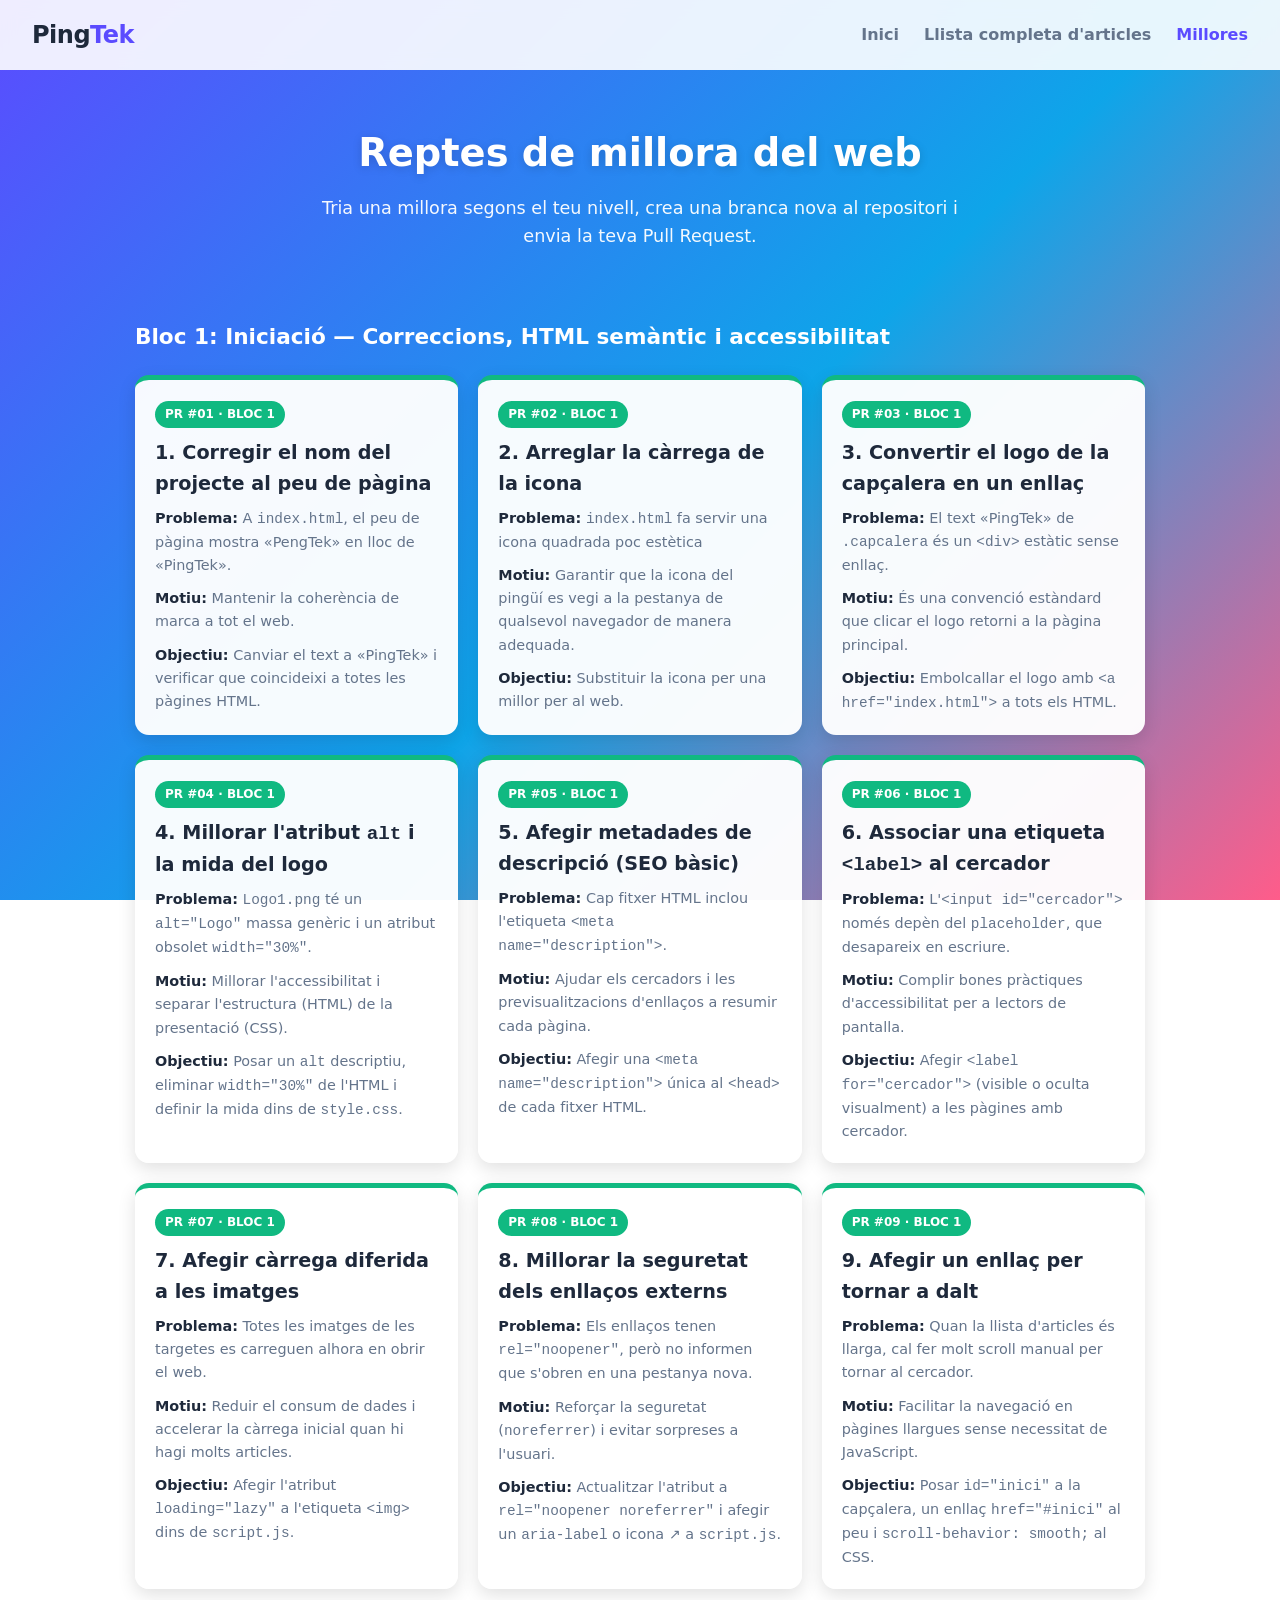
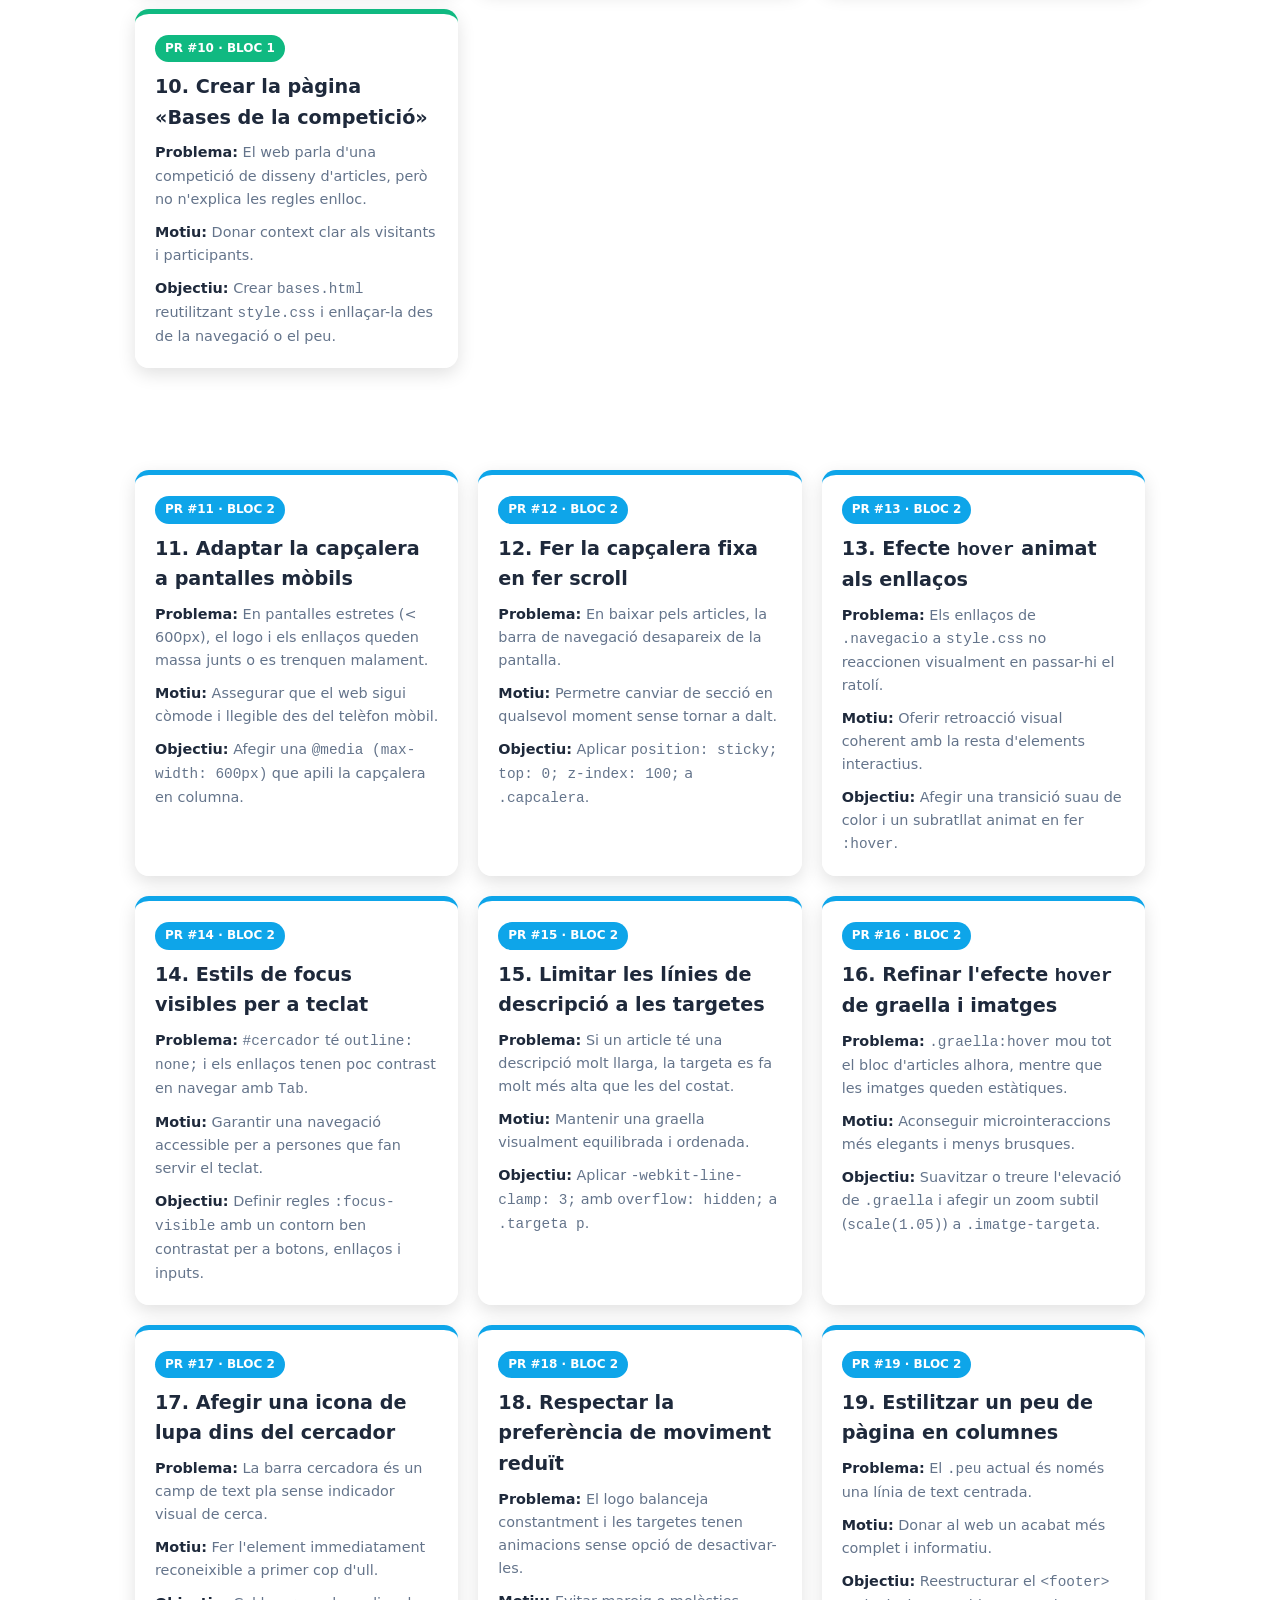
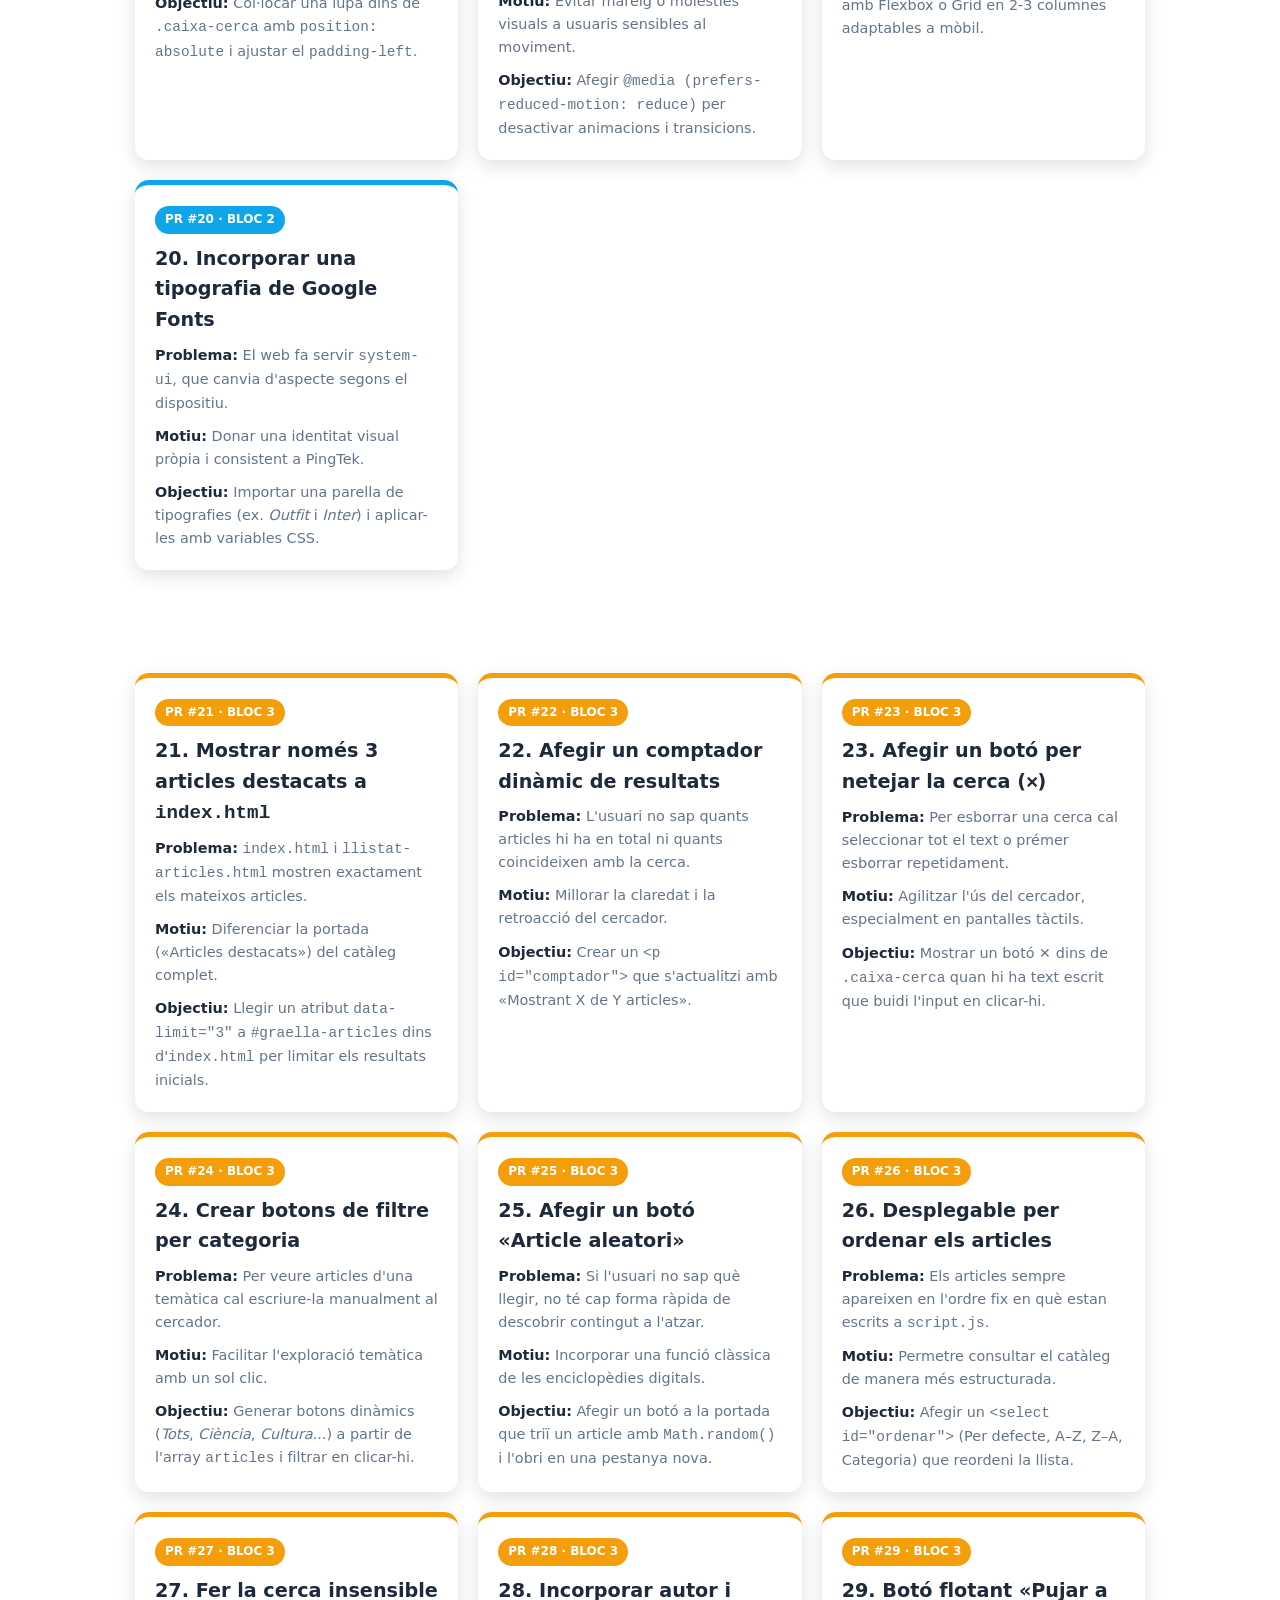
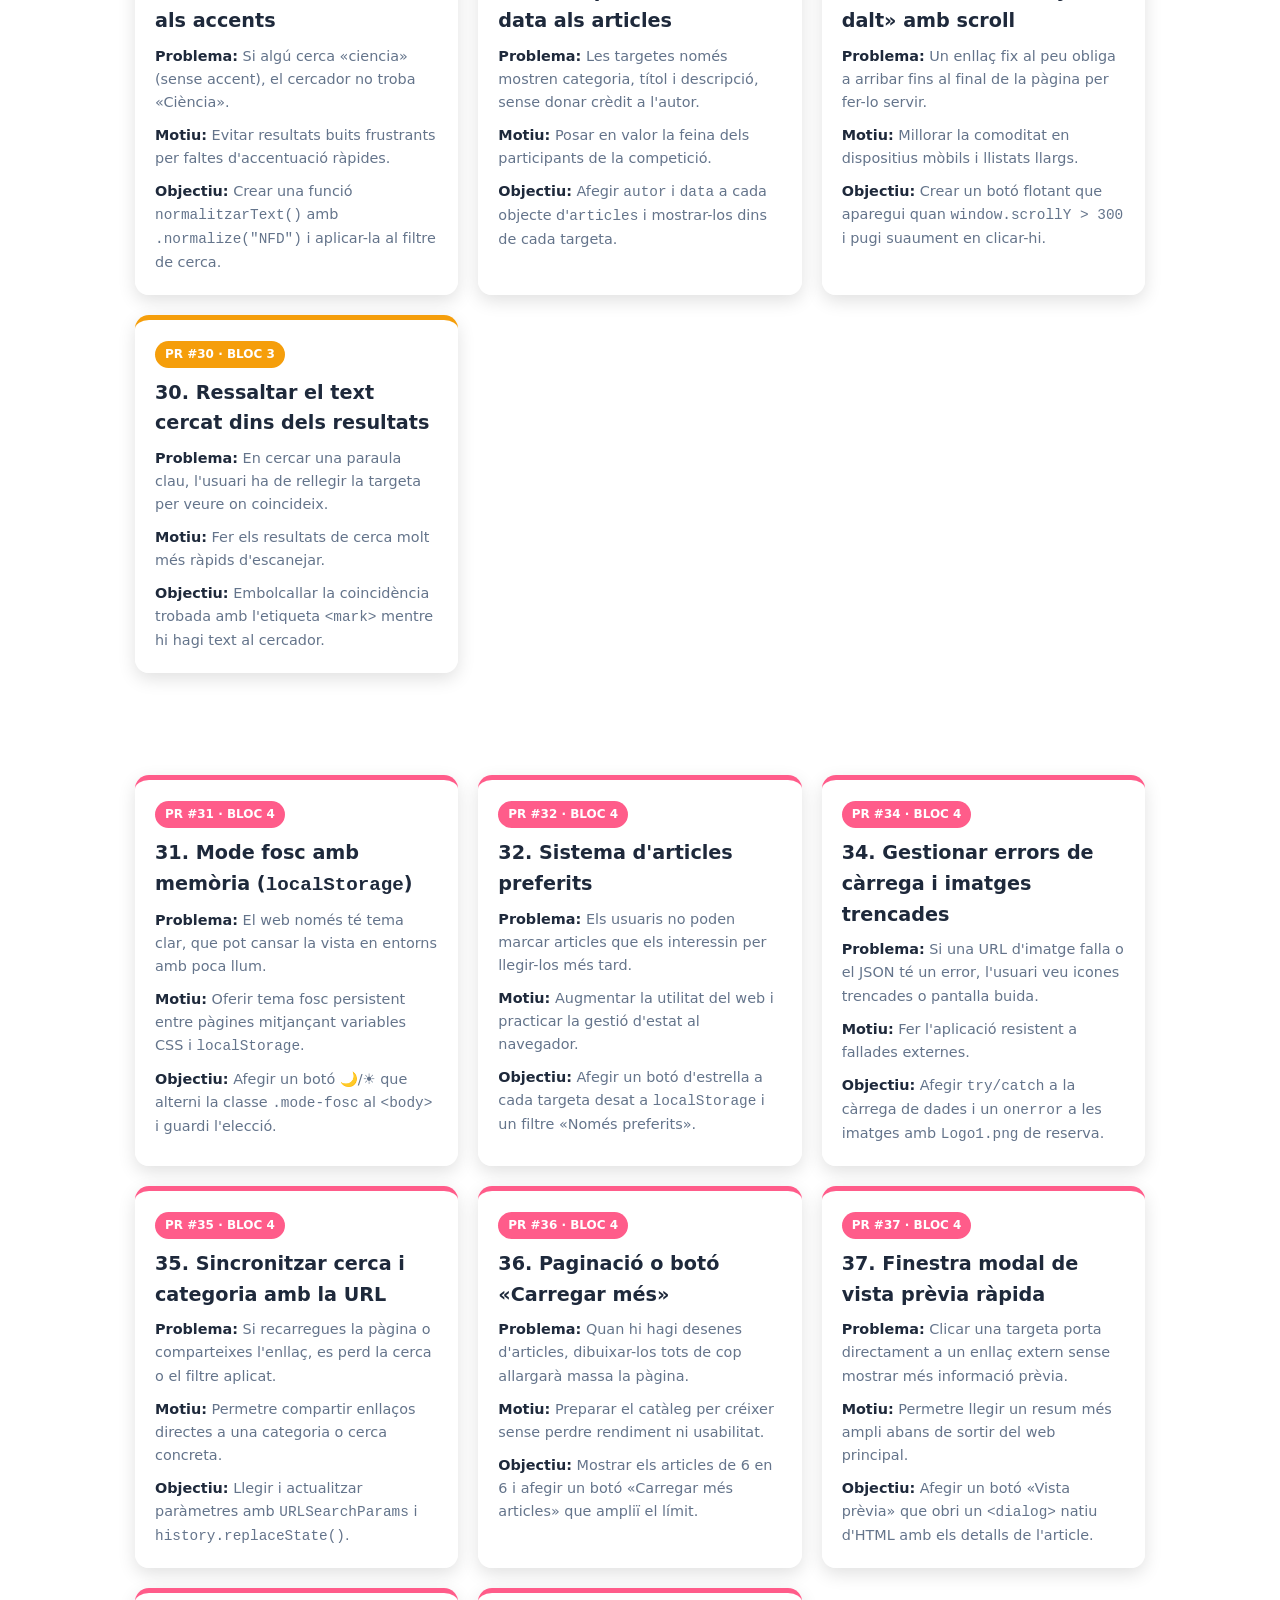
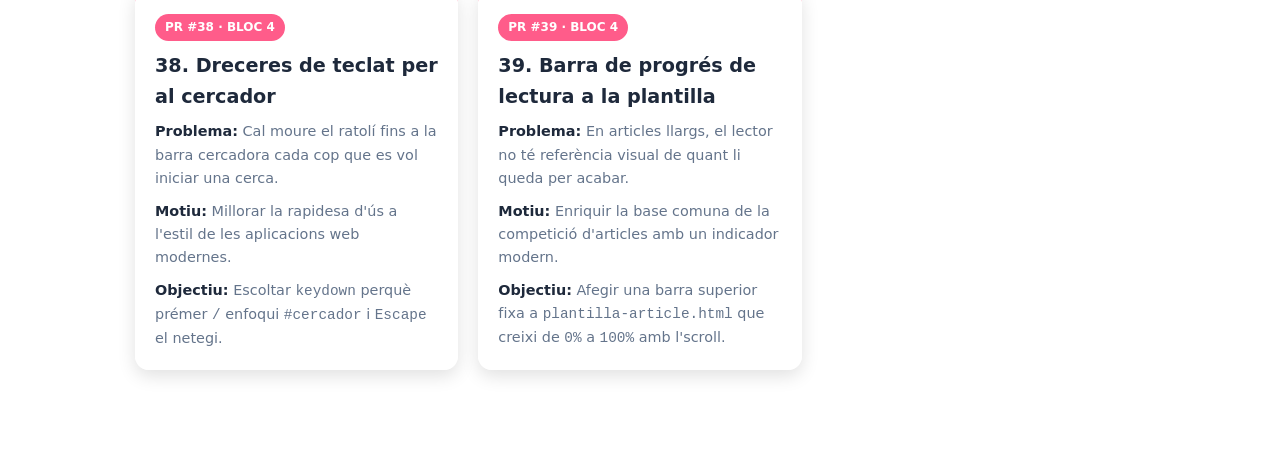
==== llistat_millores.html @ e4302592 "Add files via upload" ====
<!DOCTYPE html>
<html lang="ca">
<head>
  <meta charset="UTF-8">
  <meta name="viewport" content="width=device-width, initial-scale=1.0">
  <title>Llista de millores — PingTek</title>
  <link rel="stylesheet" href="style.css">
  <link rel="icon" href="Logo2.ico">
  <style>
    .titol-bloc { margin-top: 48px; }
    .titol-bloc:first-of-type { margin-top: 0; }
    .targeta p { margin-bottom: 10px; font-size: 0.9rem; }
    .targeta p:last-child { margin-bottom: 0; }
    .targeta strong { color: var(--text); }
  </style>
</head>
<body>

  <header class="capcalera">
    <div class="logo">Ping<span>Tek</span></div>
    <nav class="navegacio">
      <a href="index.html">Inici</a>
      <a href="llistat-articles.html">Llista completa d'articles</a>
      <a href="millores.html" class="actiu">Millores</a>
    </nav>
  </header>

  <section class="portada">
    <h1>Reptes de millora del web</h1>
    <p>Tria una millora segons el teu nivell, crea una branca nova al repositori i envia la teva Pull Request.</p>
  </section>

  <main class="contenidor">

    <h2 class="titol-seccio titol-bloc">Bloc 1: Iniciació — Correccions, HTML semàntic i accessibilitat</h2>
    <div class="graella">

      <article class="targeta" style="border-top-color: #10b981;">
        <div>
          <span class="etiqueta" style="background-color: #10b981;">PR #01 · Bloc 1</span>
          <h3>1. Corregir el nom del projecte al peu de pàgina</h3>
          <p><strong>Problema:</strong> A <code>index.html</code>, el peu de pàgina mostra «PengTek» en lloc de «PingTek».</p>
          <p><strong>Motiu:</strong> Mantenir la coherència de marca a tot el web.</p>
          <p><strong>Objectiu:</strong> Canviar el text a «PingTek» i verificar que coincideixi a totes les pàgines HTML.</p>
        </div>
      </article>

      <article class="targeta" style="border-top-color: #10b981;">
        <div>
          <span class="etiqueta" style="background-color: #10b981;">PR #02 · Bloc 1</span>
          <h3>2. Arreglar la càrrega de la icona</h3>
          <p><strong>Problema:</strong> <code>index.html</code> fa servir una icona quadrada poc estètica</p>
          <p><strong>Motiu:</strong> Garantir que la icona del pingüí es vegi a la pestanya de qualsevol navegador de manera adequada.</p>
          <p><strong>Objectiu:</strong> Substituir la icona per una millor per al web.</p>
        </div>
      </article>

      <article class="targeta" style="border-top-color: #10b981;">
        <div>
          <span class="etiqueta" style="background-color: #10b981;">PR #03 · Bloc 1</span>
          <h3>3. Convertir el logo de la capçalera en un enllaç</h3>
          <p><strong>Problema:</strong> El text «PingTek» de <code>.capcalera</code> és un <code>&lt;div&gt;</code> estàtic sense enllaç.</p>
          <p><strong>Motiu:</strong> És una convenció estàndard que clicar el logo retorni a la pàgina principal.</p>
          <p><strong>Objectiu:</strong> Embolcallar el logo amb <code>&lt;a href="index.html"&gt;</code> a tots els HTML.</p>
        </div>
      </article>

      <article class="targeta" style="border-top-color: #10b981;">
        <div>
          <span class="etiqueta" style="background-color: #10b981;">PR #04 · Bloc 1</span>
          <h3>4. Millorar l'atribut <code>alt</code> i la mida del logo</h3>
          <p><strong>Problema:</strong> <code>Logo1.png</code> té un <code>alt="Logo"</code> massa genèric i un atribut obsolet <code>width="30%"</code>.</p>
          <p><strong>Motiu:</strong> Millorar l'accessibilitat i separar l'estructura (HTML) de la presentació (CSS).</p>
          <p><strong>Objectiu:</strong> Posar un <code>alt</code> descriptiu, eliminar <code>width="30%"</code> de l'HTML i definir la mida dins de <code>style.css</code>.</p>
        </div>
      </article>

      <article class="targeta" style="border-top-color: #10b981;">
        <div>
          <span class="etiqueta" style="background-color: #10b981;">PR #05 · Bloc 1</span>
          <h3>5. Afegir metadades de descripció (SEO bàsic)</h3>
          <p><strong>Problema:</strong> Cap fitxer HTML inclou l'etiqueta <code>&lt;meta name="description"&gt;</code>.</p>
          <p><strong>Motiu:</strong> Ajudar els cercadors i les previsualitzacions d'enllaços a resumir cada pàgina.</p>
          <p><strong>Objectiu:</strong> Afegir una <code>&lt;meta name="description"&gt;</code> única al <code>&lt;head&gt;</code> de cada fitxer HTML.</p>
        </div>
      </article>

      <article class="targeta" style="border-top-color: #10b981;">
        <div>
          <span class="etiqueta" style="background-color: #10b981;">PR #06 · Bloc 1</span>
          <h3>6. Associar una etiqueta <code>&lt;label&gt;</code> al cercador</h3>
          <p><strong>Problema:</strong> L'<code>&lt;input id="cercador"&gt;</code> només depèn del <code>placeholder</code>, que desapareix en escriure.</p>
          <p><strong>Motiu:</strong> Complir bones pràctiques d'accessibilitat per a lectors de pantalla.</p>
          <p><strong>Objectiu:</strong> Afegir <code>&lt;label for="cercador"&gt;</code> (visible o oculta visualment) a les pàgines amb cercador.</p>
        </div>
      </article>

      <article class="targeta" style="border-top-color: #10b981;">
        <div>
          <span class="etiqueta" style="background-color: #10b981;">PR #07 · Bloc 1</span>
          <h3>7. Afegir càrrega diferida a les imatges</h3>
          <p><strong>Problema:</strong> Totes les imatges de les targetes es carreguen alhora en obrir el web.</p>
          <p><strong>Motiu:</strong> Reduir el consum de dades i accelerar la càrrega inicial quan hi hagi molts articles.</p>
          <p><strong>Objectiu:</strong> Afegir l'atribut <code>loading="lazy"</code> a l'etiqueta <code>&lt;img&gt;</code> dins de <code>script.js</code>.</p>
        </div>
      </article>

      <article class="targeta" style="border-top-color: #10b981;">
        <div>
          <span class="etiqueta" style="background-color: #10b981;">PR #08 · Bloc 1</span>
          <h3>8. Millorar la seguretat dels enllaços externs</h3>
          <p><strong>Problema:</strong> Els enllaços tenen <code>rel="noopener"</code>, però no informen que s'obren en una pestanya nova.</p>
          <p><strong>Motiu:</strong> Reforçar la seguretat (<code>noreferrer</code>) i evitar sorpreses a l'usuari.</p>
          <p><strong>Objectiu:</strong> Actualitzar l'atribut a <code>rel="noopener noreferrer"</code> i afegir un <code>aria-label</code> o icona <code>↗</code> a <code>script.js</code>.</p>
        </div>
      </article>

      <article class="targeta" style="border-top-color: #10b981;">
        <div>
          <span class="etiqueta" style="background-color: #10b981;">PR #09 · Bloc 1</span>
          <h3>9. Afegir un enllaç per tornar a dalt</h3>
          <p><strong>Problema:</strong> Quan la llista d'articles és llarga, cal fer molt scroll manual per tornar al cercador.</p>
          <p><strong>Motiu:</strong> Facilitar la navegació en pàgines llargues sense necessitat de JavaScript.</p>
          <p><strong>Objectiu:</strong> Posar <code>id="inici"</code> a la capçalera, un enllaç <code>href="#inici"</code> al peu i <code>scroll-behavior: smooth;</code> al CSS.</p>
        </div>
      </article>

      <article class="targeta" style="border-top-color: #10b981;">
        <div>
          <span class="etiqueta" style="background-color: #10b981;">PR #10 · Bloc 1</span>
          <h3>10. Crear la pàgina «Bases de la competició»</h3>
          <p><strong>Problema:</strong> El web parla d'una competició de disseny d'articles, però no n'explica les regles enlloc.</p>
          <p><strong>Motiu:</strong> Donar context clar als visitants i participants.</p>
          <p><strong>Objectiu:</strong> Crear <code>bases.html</code> reutilitzant <code>style.css</code> i enllaçar-la des de la navegació o el peu.</p>
        </div>
      </article>

    </div>

    <!-- BLOC 2 -->
    <h2 class="titol-seccio titol-bloc">Bloc 2: CSS i Disseny Responsiu — Poliment visual</h2>
    <div class="graella">

      <article class="targeta" style="border-top-color: #0ea5e9;">
        <div>
          <span class="etiqueta" style="background-color: #0ea5e9;">PR #11 · Bloc 2</span>
          <h3>11. Adaptar la capçalera a pantalles mòbils</h3>
          <p><strong>Problema:</strong> En pantalles estretes (&lt; 600px), el logo i els enllaços queden massa junts o es trenquen malament.</p>
          <p><strong>Motiu:</strong> Assegurar que el web sigui còmode i llegible des del telèfon mòbil.</p>
          <p><strong>Objectiu:</strong> Afegir una <code>@media (max-width: 600px)</code> que apili la capçalera en columna.</p>
        </div>
      </article>

      <article class="targeta" style="border-top-color: #0ea5e9;">
        <div>
          <span class="etiqueta" style="background-color: #0ea5e9;">PR #12 · Bloc 2</span>
          <h3>12. Fer la capçalera fixa en fer scroll</h3>
          <p><strong>Problema:</strong> En baixar pels articles, la barra de navegació desapareix de la pantalla.</p>
          <p><strong>Motiu:</strong> Permetre canviar de secció en qualsevol moment sense tornar a dalt.</p>
          <p><strong>Objectiu:</strong> Aplicar <code>position: sticky; top: 0; z-index: 100;</code> a <code>.capcalera</code>.</p>
        </div>
      </article>

      <article class="targeta" style="border-top-color: #0ea5e9;">
        <div>
          <span class="etiqueta" style="background-color: #0ea5e9;">PR #13 · Bloc 2</span>
          <h3>13. Efecte <code>hover</code> animat als enllaços</h3>
          <p><strong>Problema:</strong> Els enllaços de <code>.navegacio</code> a <code>style.css</code> no reaccionen visualment en passar-hi el ratolí.</p>
          <p><strong>Motiu:</strong> Oferir retroacció visual coherent amb la resta d'elements interactius.</p>
          <p><strong>Objectiu:</strong> Afegir una transició suau de color i un subratllat animat en fer <code>:hover</code>.</p>
        </div>
      </article>

      <article class="targeta" style="border-top-color: #0ea5e9;">
        <div>
          <span class="etiqueta" style="background-color: #0ea5e9;">PR #14 · Bloc 2</span>
          <h3>14. Estils de focus visibles per a teclat</h3>
          <p><strong>Problema:</strong> <code>#cercador</code> té <code>outline: none;</code> i els enllaços tenen poc contrast en navegar amb <code>Tab</code>.</p>
          <p><strong>Motiu:</strong> Garantir una navegació accessible per a persones que fan servir el teclat.</p>
          <p><strong>Objectiu:</strong> Definir regles <code>:focus-visible</code> amb un contorn ben contrastat per a botons, enllaços i inputs.</p>
        </div>
      </article>

      <article class="targeta" style="border-top-color: #0ea5e9;">
        <div>
          <span class="etiqueta" style="background-color: #0ea5e9;">PR #15 · Bloc 2</span>
          <h3>15. Limitar les línies de descripció a les targetes</h3>
          <p><strong>Problema:</strong> Si un article té una descripció molt llarga, la targeta es fa molt més alta que les del costat.</p>
          <p><strong>Motiu:</strong> Mantenir una graella visualment equilibrada i ordenada.</p>
          <p><strong>Objectiu:</strong> Aplicar <code>-webkit-line-clamp: 3;</code> amb <code>overflow: hidden;</code> a <code>.targeta p</code>.</p>
        </div>
      </article>

      <article class="targeta" style="border-top-color: #0ea5e9;">
        <div>
          <span class="etiqueta" style="background-color: #0ea5e9;">PR #16 · Bloc 2</span>
          <h3>16. Refinar l'efecte <code>hover</code> de graella i imatges</h3>
          <p><strong>Problema:</strong> <code>.graella:hover</code> mou tot el bloc d'articles alhora, mentre que les imatges queden estàtiques.</p>
          <p><strong>Motiu:</strong> Aconseguir microinteraccions més elegants i menys brusques.</p>
          <p><strong>Objectiu:</strong> Suavitzar o treure l'elevació de <code>.graella</code> i afegir un zoom subtil (<code>scale(1.05)</code>) a <code>.imatge-targeta</code>.</p>
        </div>
      </article>

      <article class="targeta" style="border-top-color: #0ea5e9;">
        <div>
          <span class="etiqueta" style="background-color: #0ea5e9;">PR #17 · Bloc 2</span>
          <h3>17. Afegir una icona de lupa dins del cercador</h3>
          <p><strong>Problema:</strong> La barra cercadora és un camp de text pla sense indicador visual de cerca.</p>
          <p><strong>Motiu:</strong> Fer l'element immediatament reconeixible a primer cop d'ull.</p>
          <p><strong>Objectiu:</strong> Col·locar una lupa dins de <code>.caixa-cerca</code> amb <code>position: absolute</code> i ajustar el <code>padding-left</code>.</p>
        </div>
      </article>

      <article class="targeta" style="border-top-color: #0ea5e9;">
        <div>
          <span class="etiqueta" style="background-color: #0ea5e9;">PR #18 · Bloc 2</span>
          <h3>18. Respectar la preferència de moviment reduït</h3>
          <p><strong>Problema:</strong> El logo balanceja constantment i les targetes tenen animacions sense opció de desactivar-les.</p>
          <p><strong>Motiu:</strong> Evitar mareig o molèsties visuals a usuaris sensibles al moviment.</p>
          <p><strong>Objectiu:</strong> Afegir <code>@media (prefers-reduced-motion: reduce)</code> per desactivar animacions i transicions.</p>
        </div>
      </article>

      <article class="targeta" style="border-top-color: #0ea5e9;">
        <div>
          <span class="etiqueta" style="background-color: #0ea5e9;">PR #19 · Bloc 2</span>
          <h3>19. Estilitzar un peu de pàgina en columnes</h3>
          <p><strong>Problema:</strong> El <code>.peu</code> actual és només una línia de text centrada.</p>
          <p><strong>Motiu:</strong> Donar al web un acabat més complet i informatiu.</p>
          <p><strong>Objectiu:</strong> Reestructurar el <code>&lt;footer&gt;</code> amb Flexbox o Grid en 2-3 columnes adaptables a mòbil.</p>
        </div>
      </article>

      <article class="targeta" style="border-top-color: #0ea5e9;">
        <div>
          <span class="etiqueta" style="background-color: #0ea5e9;">PR #20 · Bloc 2</span>
          <h3>20. Incorporar una tipografia de Google Fonts</h3>
          <p><strong>Problema:</strong> El web fa servir <code>system-ui</code>, que canvia d'aspecte segons el dispositiu.</p>
          <p><strong>Motiu:</strong> Donar una identitat visual pròpia i consistent a PingTek.</p>
          <p><strong>Objectiu:</strong> Importar una parella de tipografies (ex. <em>Outfit</em> i <em>Inter</em>) i aplicar-les amb variables CSS.</p>
        </div>
      </article>

    </div>

    <!-- BLOC 3 -->
    <h2 class="titol-seccio titol-bloc">Bloc 3: JavaScript Bàsic i Intermedi — Interactivitat</h2>
    <div class="graella">

      <article class="targeta" style="border-top-color: #f59e0b;">
        <div>
          <span class="etiqueta" style="background-color: #f59e0b;">PR #21 · Bloc 3</span>
          <h3>21. Mostrar només 3 articles destacats a <code>index.html</code></h3>
          <p><strong>Problema:</strong> <code>index.html</code> i <code>llistat-articles.html</code> mostren exactament els mateixos articles.</p>
          <p><strong>Motiu:</strong> Diferenciar la portada («Articles destacats») del catàleg complet.</p>
          <p><strong>Objectiu:</strong> Llegir un atribut <code>data-limit="3"</code> a <code>#graella-articles</code> dins d'<code>index.html</code> per limitar els resultats inicials.</p>
        </div>
      </article>

      <article class="targeta" style="border-top-color: #f59e0b;">
        <div>
          <span class="etiqueta" style="background-color: #f59e0b;">PR #22 · Bloc 3</span>
          <h3>22. Afegir un comptador dinàmic de resultats</h3>
          <p><strong>Problema:</strong> L'usuari no sap quants articles hi ha en total ni quants coincideixen amb la cerca.</p>
          <p><strong>Motiu:</strong> Millorar la claredat i la retroacció del cercador.</p>
          <p><strong>Objectiu:</strong> Crear un <code>&lt;p id="comptador"&gt;</code> que s'actualitzi amb «Mostrant X de Y articles».</p>
        </div>
      </article>

      <article class="targeta" style="border-top-color: #f59e0b;">
        <div>
          <span class="etiqueta" style="background-color: #f59e0b;">PR #23 · Bloc 3</span>
          <h3>23. Afegir un botó per netejar la cerca (<code>✕</code>)</h3>
          <p><strong>Problema:</strong> Per esborrar una cerca cal seleccionar tot el text o prémer esborrar repetidament.</p>
          <p><strong>Motiu:</strong> Agilitzar l'ús del cercador, especialment en pantalles tàctils.</p>
          <p><strong>Objectiu:</strong> Mostrar un botó <code>✕</code> dins de <code>.caixa-cerca</code> quan hi ha text escrit que buidi l'input en clicar-hi.</p>
        </div>
      </article>

      <article class="targeta" style="border-top-color: #f59e0b;">
        <div>
          <span class="etiqueta" style="background-color: #f59e0b;">PR #24 · Bloc 3</span>
          <h3>24. Crear botons de filtre per categoria</h3>
          <p><strong>Problema:</strong> Per veure articles d'una temàtica cal escriure-la manualment al cercador.</p>
          <p><strong>Motiu:</strong> Facilitar l'exploració temàtica amb un sol clic.</p>
          <p><strong>Objectiu:</strong> Generar botons dinàmics (<em>Tots</em>, <em>Ciència</em>, <em>Cultura</em>...) a partir de l'array <code>articles</code> i filtrar en clicar-hi.</p>
        </div>
      </article>

      <article class="targeta" style="border-top-color: #f59e0b;">
        <div>
          <span class="etiqueta" style="background-color: #f59e0b;">PR #25 · Bloc 3</span>
          <h3>25. Afegir un botó «Article aleatori»</h3>
          <p><strong>Problema:</strong> Si l'usuari no sap què llegir, no té cap forma ràpida de descobrir contingut a l'atzar.</p>
          <p><strong>Motiu:</strong> Incorporar una funció clàssica de les enciclopèdies digitals.</p>
          <p><strong>Objectiu:</strong> Afegir un botó a la portada que triï un article amb <code>Math.random()</code> i l'obri en una pestanya nova.</p>
        </div>
      </article>

      <article class="targeta" style="border-top-color: #f59e0b;">
        <div>
          <span class="etiqueta" style="background-color: #f59e0b;">PR #26 · Bloc 3</span>
          <h3>26. Desplegable per ordenar els articles</h3>
          <p><strong>Problema:</strong> Els articles sempre apareixen en l'ordre fix en què estan escrits a <code>script.js</code>.</p>
          <p><strong>Motiu:</strong> Permetre consultar el catàleg de manera més estructurada.</p>
          <p><strong>Objectiu:</strong> Afegir un <code>&lt;select id="ordenar"&gt;</code> (Per defecte, A–Z, Z–A, Categoria) que reordeni la llista.</p>
        </div>
      </article>

      <article class="targeta" style="border-top-color: #f59e0b;">
        <div>
          <span class="etiqueta" style="background-color: #f59e0b;">PR #27 · Bloc 3</span>
          <h3>27. Fer la cerca insensible als accents</h3>
          <p><strong>Problema:</strong> Si algú cerca «ciencia» (sense accent), el cercador no troba «Ciència».</p>
          <p><strong>Motiu:</strong> Evitar resultats buits frustrants per faltes d'accentuació ràpides.</p>
          <p><strong>Objectiu:</strong> Crear una funció <code>normalitzarText()</code> amb <code>.normalize("NFD")</code> i aplicar-la al filtre de cerca.</p>
        </div>
      </article>

      <article class="targeta" style="border-top-color: #f59e0b;">
        <div>
          <span class="etiqueta" style="background-color: #f59e0b;">PR #28 · Bloc 3</span>
          <h3>28. Incorporar autor i data als articles</h3>
          <p><strong>Problema:</strong> Les targetes només mostren categoria, títol i descripció, sense donar crèdit a l'autor.</p>
          <p><strong>Motiu:</strong> Posar en valor la feina dels participants de la competició.</p>
          <p><strong>Objectiu:</strong> Afegir <code>autor</code> i <code>data</code> a cada objecte d'<code>articles</code> i mostrar-los dins de cada targeta.</p>
        </div>
      </article>

      <article class="targeta" style="border-top-color: #f59e0b;">
        <div>
          <span class="etiqueta" style="background-color: #f59e0b;">PR #29 · Bloc 3</span>
          <h3>29. Botó flotant «Pujar a dalt» amb scroll</h3>
          <p><strong>Problema:</strong> Un enllaç fix al peu obliga a arribar fins al final de la pàgina per fer-lo servir.</p>
          <p><strong>Motiu:</strong> Millorar la comoditat en dispositius mòbils i llistats llargs.</p>
          <p><strong>Objectiu:</strong> Crear un botó flotant que aparegui quan <code>window.scrollY &gt; 300</code> i pugi suaument en clicar-hi.</p>
        </div>
      </article>

      <article class="targeta" style="border-top-color: #f59e0b;">
        <div>
          <span class="etiqueta" style="background-color: #f59e0b;">PR #30 · Bloc 3</span>
          <h3>30. Ressaltar el text cercat dins dels resultats</h3>
          <p><strong>Problema:</strong> En cercar una paraula clau, l'usuari ha de rellegir la targeta per veure on coincideix.</p>
          <p><strong>Motiu:</strong> Fer els resultats de cerca molt més ràpids d'escanejar.</p>
          <p><strong>Objectiu:</strong> Embolcallar la coincidència trobada amb l'etiqueta <code>&lt;mark&gt;</code> mentre hi hagi text al cercador.</p>
        </div>
      </article>

    </div>

    <!-- BLOC 4 -->
    <h2 class="titol-seccio titol-bloc">Bloc 4: JavaScript Avançat i Arquitectura</h2>
    <div class="graella">

      <article class="targeta" style="border-top-color: #ff5c8a;">
        <div>
          <span class="etiqueta" style="background-color: #ff5c8a;">PR #31 · Bloc 4</span>
          <h3>31. Mode fosc amb memòria (<code>localStorage</code>)</h3>
          <p><strong>Problema:</strong> El web només té tema clar, que pot cansar la vista en entorns amb poca llum.</p>
          <p><strong>Motiu:</strong> Oferir tema fosc persistent entre pàgines mitjançant variables CSS i <code>localStorage</code>.</p>
          <p><strong>Objectiu:</strong> Afegir un botó 🌙/☀️ que alterni la classe <code>.mode-fosc</code> al <code>&lt;body&gt;</code> i guardi l'elecció.</p>
        </div>
      </article>

      <article class="targeta" style="border-top-color: #ff5c8a;">
        <div>
          <span class="etiqueta" style="background-color: #ff5c8a;">PR #32 · Bloc 4</span>
          <h3>32. Sistema d'articles preferits</h3>
          <p><strong>Problema:</strong> Els usuaris no poden marcar articles que els interessin per llegir-los més tard.</p>
          <p><strong>Motiu:</strong> Augmentar la utilitat del web i practicar la gestió d'estat al navegador.</p>
          <p><strong>Objectiu:</strong> Afegir un botó d'estrella a cada targeta desat a <code>localStorage</code> i un filtre «Només preferits».</p>
        </div>
      </article>

      <article class="targeta" style="border-top-color: #ff5c8a;">
        <div>
          <span class="etiqueta" style="background-color: #ff5c8a;">PR #34 · Bloc 4</span>
          <h3>34. Gestionar errors de càrrega i imatges trencades</h3>
          <p><strong>Problema:</strong> Si una URL d'imatge falla o el JSON té un error, l'usuari veu icones trencades o pantalla buida.</p>
          <p><strong>Motiu:</strong> Fer l'aplicació resistent a fallades externes.</p>
          <p><strong>Objectiu:</strong> Afegir <code>try/catch</code> a la càrrega de dades i un <code>onerror</code> a les imatges amb <code>Logo1.png</code> de reserva.</p>
        </div>
      </article>

      <article class="targeta" style="border-top-color: #ff5c8a;">
        <div>
          <span class="etiqueta" style="background-color: #ff5c8a;">PR #35 · Bloc 4</span>
          <h3>35. Sincronitzar cerca i categoria amb la URL</h3>
          <p><strong>Problema:</strong> Si recarregues la pàgina o comparteixes l'enllaç, es perd la cerca o el filtre aplicat.</p>
          <p><strong>Motiu:</strong> Permetre compartir enllaços directes a una categoria o cerca concreta.</p>
          <p><strong>Objectiu:</strong> Llegir i actualitzar paràmetres amb <code>URLSearchParams</code> i <code>history.replaceState()</code>.</p>
        </div>
      </article>

      <article class="targeta" style="border-top-color: #ff5c8a;">
        <div>
          <span class="etiqueta" style="background-color: #ff5c8a;">PR #36 · Bloc 4</span>
          <h3>36. Paginació o botó «Carregar més»</h3>
          <p><strong>Problema:</strong> Quan hi hagi desenes d'articles, dibuixar-los tots de cop allargarà massa la pàgina.</p>
          <p><strong>Motiu:</strong> Preparar el catàleg per créixer sense perdre rendiment ni usabilitat.</p>
          <p><strong>Objectiu:</strong> Mostrar els articles de 6 en 6 i afegir un botó «Carregar més articles» que ampliï el límit.</p>
        </div>
      </article>

      <article class="targeta" style="border-top-color: #ff5c8a;">
        <div>
          <span class="etiqueta" style="background-color: #ff5c8a;">PR #37 · Bloc 4</span>
          <h3>37. Finestra modal de vista prèvia ràpida</h3>
          <p><strong>Problema:</strong> Clicar una targeta porta directament a un enllaç extern sense mostrar més informació prèvia.</p>
          <p><strong>Motiu:</strong> Permetre llegir un resum més ampli abans de sortir del web principal.</p>
          <p><strong>Objectiu:</strong> Afegir un botó «Vista prèvia» que obri un <code>&lt;dialog&gt;</code> natiu d'HTML amb els detalls de l'article.</p>
        </div>
      </article>

      <article class="targeta" style="border-top-color: #ff5c8a;">
        <div>
          <span class="etiqueta" style="background-color: #ff5c8a;">PR #38 · Bloc 4</span>
          <h3>38. Dreceres de teclat per al cercador</h3>
          <p><strong>Problema:</strong> Cal moure el ratolí fins a la barra cercadora cada cop que es vol iniciar una cerca.</p>
          <p><strong>Motiu:</strong> Millorar la rapidesa d'ús a l'estil de les aplicacions web modernes.</p>
          <p><strong>Objectiu:</strong> Escoltar <code>keydown</code> perquè prémer <code>/</code> enfoqui <code>#cercador</code> i <code>Escape</code> el netegi.</p>
        </div>
      </article>

      <article class="targeta" style="border-top-color: #ff5c8a;">
        <div>
          <span class="etiqueta" style="background-color: #ff5c8a;">PR #39 · Bloc 4</span>
          <h3>39. Barra de progrés de lectura a la plantilla</h3>
          <p><strong>Problema:</strong> En articles llargs, el lector no té referència visual de quant li queda per acabar.</p>
          <p><strong>Motiu:</strong> Enriquir la base comuna de la competició d'articles amb un indicador modern.</p>
          <p><strong>Objectiu:</strong> Afegir una barra superior fixa a <code>plantilla-article.html</code> que creixi de <code>0%</code> a <code>100%</code> amb l'scroll.</p>
        </div>
      </article>

    </div>

  </main>

  <footer class="peu">
    <p>PingTek · Projecte d'aprenentatge web</p>
  </footer>

</body>
</html>
---- style.css ----
:root {
  --blanc: #ffffff;
  --text: #1e293b;
  --text-suau: #64748b;
  --primari: #5b4bff;
  --vora: #e2e8f0;
}

* { box-sizing: border-box; margin: 0; padding: 0; }

body {
  font-family: system-ui, -apple-system, sans-serif;
  background: linear-gradient(135deg, #5b4bff 0%, #0ea5e9 55%, #ff5c8a 100%);
  background-attachment: fixed;
  min-height: 100vh;
  color: var(--text);
  line-height: 1.6;
}

.capcalera {
  background-color: rgba(255, 255, 255, 0.9);
  backdrop-filter: blur(8px);
  padding: 16px 32px;
  display: flex;
  justify-content: space-between;
  align-items: center;
}

.logo { font-size: 1.5rem; font-weight: 800; letter-spacing: -0.5px; }
.logo span { color: var(--primari); }

.navegacio a {
  text-decoration: none;
  color: var(--text-suau);
  font-weight: 600;
  margin-left: 20px;
}

.navegacio a.actiu { color: var(--primari); }

.portada {
  text-align: center;
  padding: 52px 20px 44px;
  max-width: 720px;
  margin: 0 auto;
  color: var(--blanc);
}

.portada img {
  border-radius: 40%;
  border: 4px solid var(--blanc);
  box-shadow: 0 10px 25px rgba(0, 0, 0, 0.2);
  margin-bottom: 16px;
  animation: balanceig 3.5s ease-in-out infinite alternate;
}

.portada h1 {
  font-size: 2.4rem;
  margin-bottom: 10px;
  text-shadow: 0 2px 10px rgba(0, 0, 0, 0.15);
}

.portada p { margin-bottom: 26px; font-size: 1.1rem; opacity: 0.95; }

#cercador {
  width: 100%;
  max-width: 520px;
  padding: 14px 22px;
  font-size: 1rem;
  border: 2px solid transparent;
  border-radius: 999px;
  outline: none;
  box-shadow: 0 8px 20px rgba(0, 0, 0, 0.15);
}

#cercador:focus { border-color: var(--primari); }

.contenidor { max-width: 1050px; margin: 0 auto 60px; padding: 0 20px; }
.titol-seccio { font-size: 1.35rem; margin-bottom: 20px; color: var(--blanc); }

.graella {
  display: grid;
  grid-template-columns: repeat(auto-fit, minmax(260px, 1fr));
  gap: 20px;
  transition: transform 0.3s ease;
}

.graella:hover { transform: translateY(-4px) scale(1.01); }

.targeta {
  background-color: rgba(255, 255, 255, 0.96);
  border-top: 5px solid var(--primari);
  border-radius: 14px;
  padding: 20px;
  display: flex;
  flex-direction: column;
  justify-content: space-between;
  box-shadow: 0 6px 18px rgba(0, 0, 0, 0.12);
  opacity: 0;
  animation: apareixer 0.5s ease forwards;
  transition: transform 0.25s ease, box-shadow 0.25s ease;
}

.targeta:hover {
  transform: translateY(-6px) scale(1.03);
  box-shadow: 0 14px 28px rgba(0, 0, 0, 0.22);
}

.imatge-targeta {
  width: 100%;
  height: 155px;
  object-fit: cover;
  border-radius: 10px;
  margin-bottom: 14px;
}

.etiqueta {
  display: inline-block;
  font-size: 0.75rem;
  font-weight: 700;
  text-transform: uppercase;
  padding: 4px 10px;
  border-radius: 999px;
  margin-bottom: 10px;
  color: var(--blanc);
}

.targeta h3 { font-size: 1.2rem; margin-bottom: 8px; }
.targeta p { font-size: 0.95rem; color: var(--text-suau); margin-bottom: 18px; }
.boto-llegir { text-decoration: none; color: var(--primari); font-weight: 700; font-size: 0.9rem; }
.missatge-buit { text-align: center; color: var(--blanc); padding: 40px 0; }
.amagat { display: none; }

.peu {
  text-align: center;
  padding: 24px;
  color: var(--blanc);
  font-size: 0.9rem;
  border-top: 1px solid rgba(255, 255, 255, 0.25);
}

/* Animacions */
@keyframes balanceig { from { transform: rotate(-6deg); } to { transform: rotate(6deg); } }
@keyframes apareixer { from { opacity: 0; translate: 0 24px; } to { opacity: 1; translate: 0 0; } }

.accions-plantilla { display: flex; flex-wrap: wrap; align-items: center; gap: 14px; }
.boto-descarrega { text-decoration: none; background: var(--primari); color: var(--blanc); padding: 6px 14px; border-radius: 999px; font-size: 0.85rem; font-weight: 600; }
.boto-descarrega:hover { opacity: 0.85; }
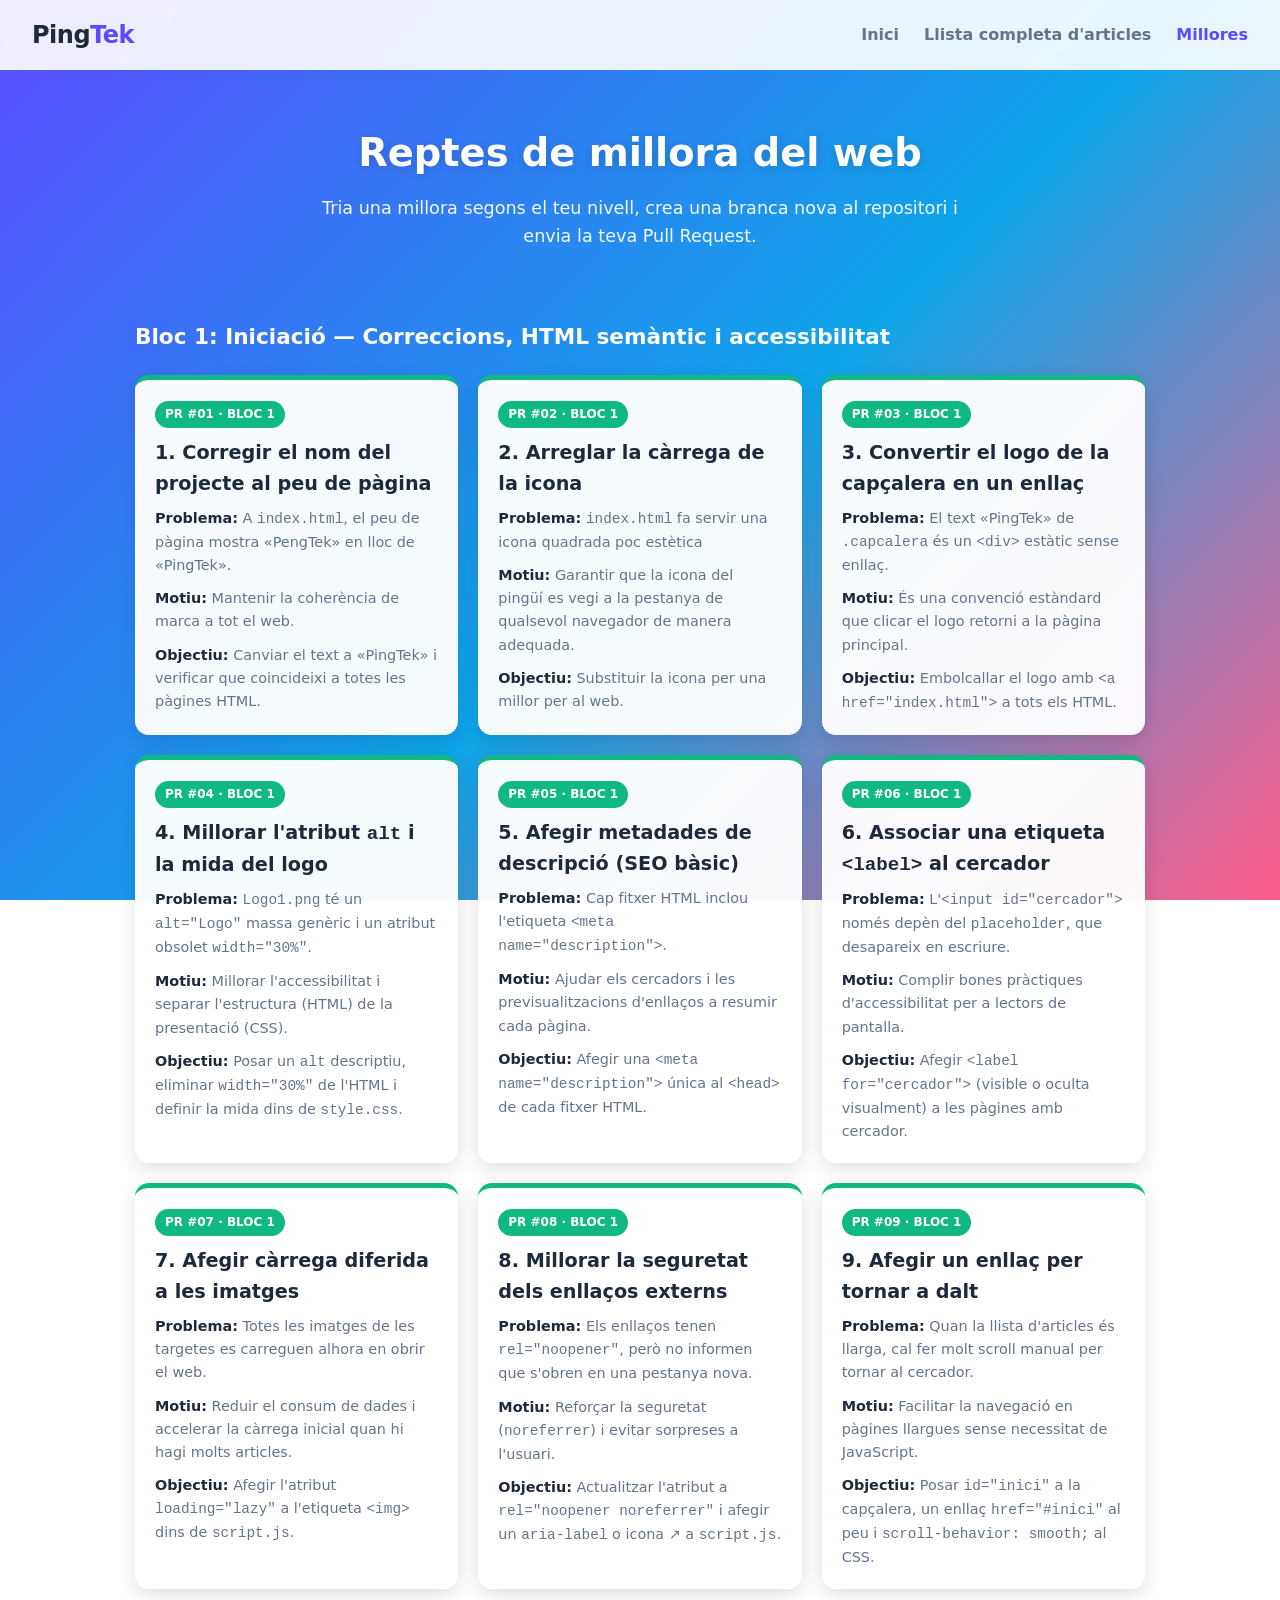
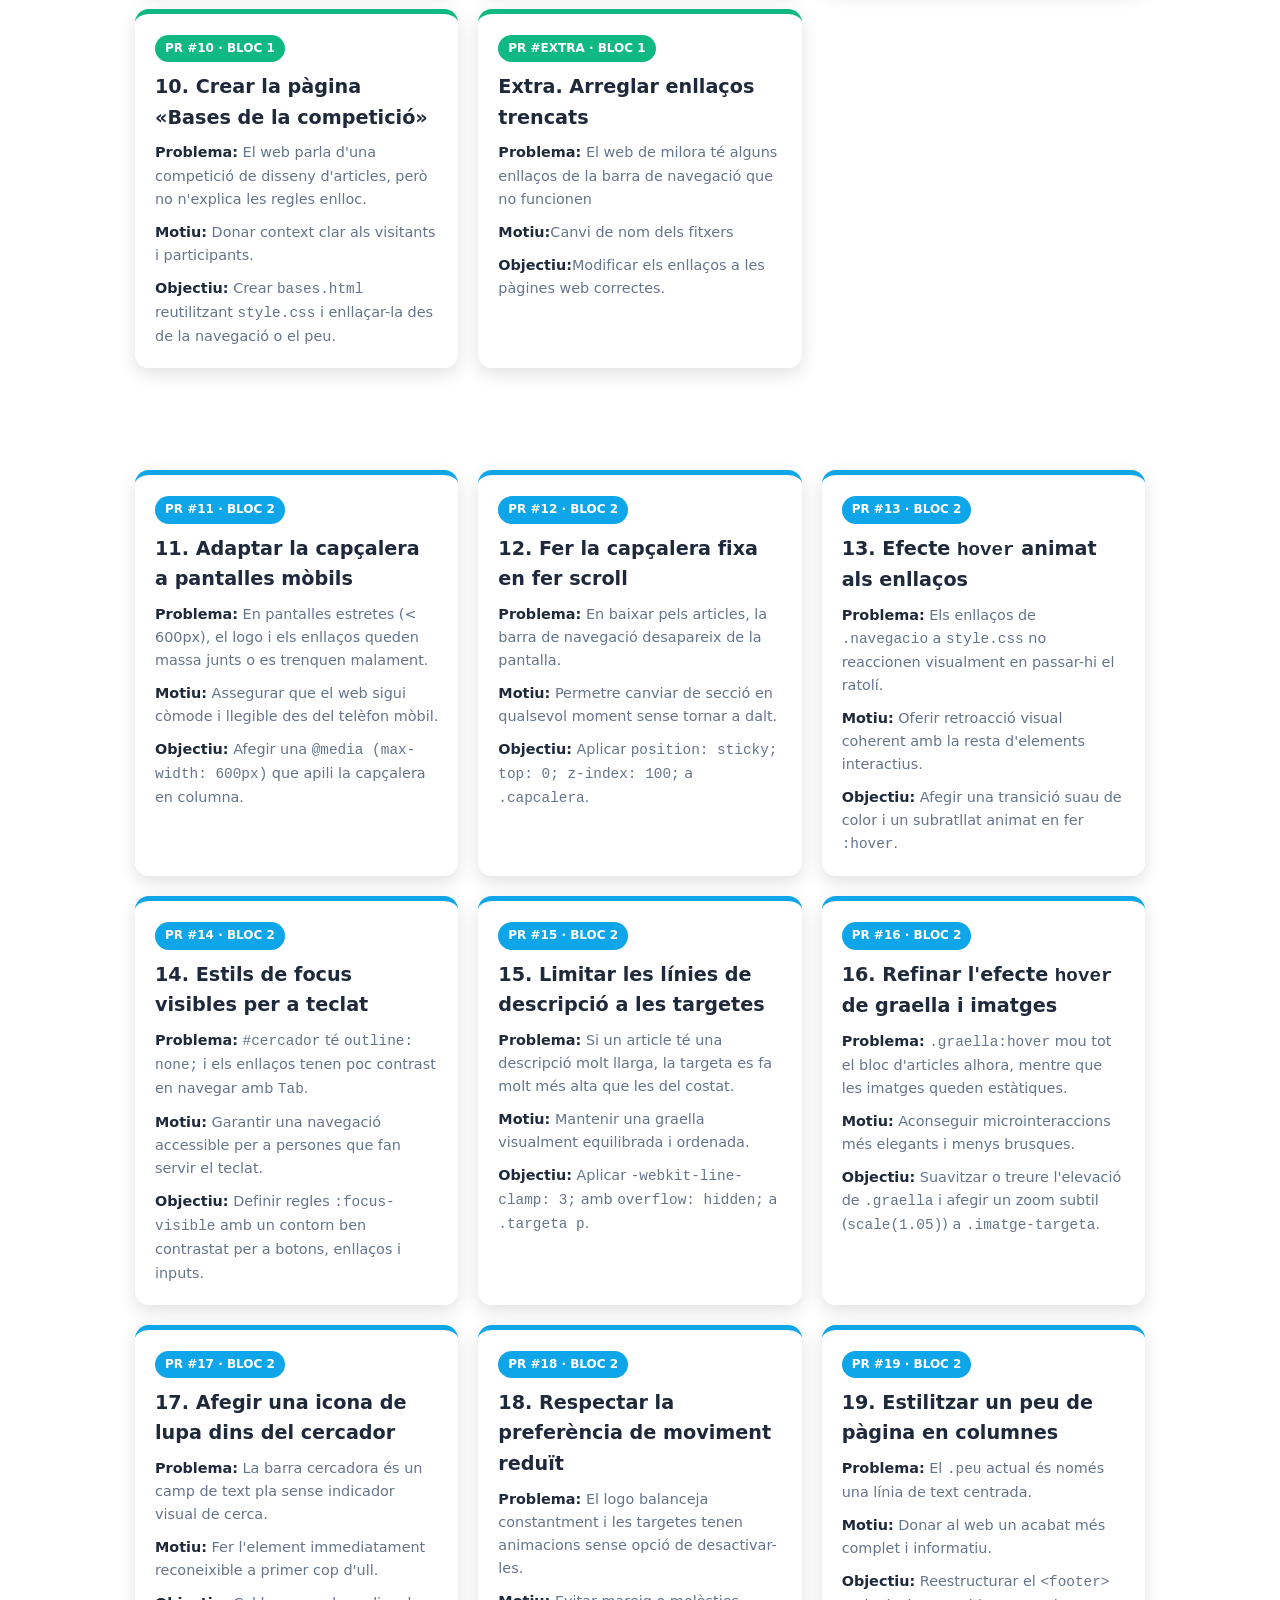
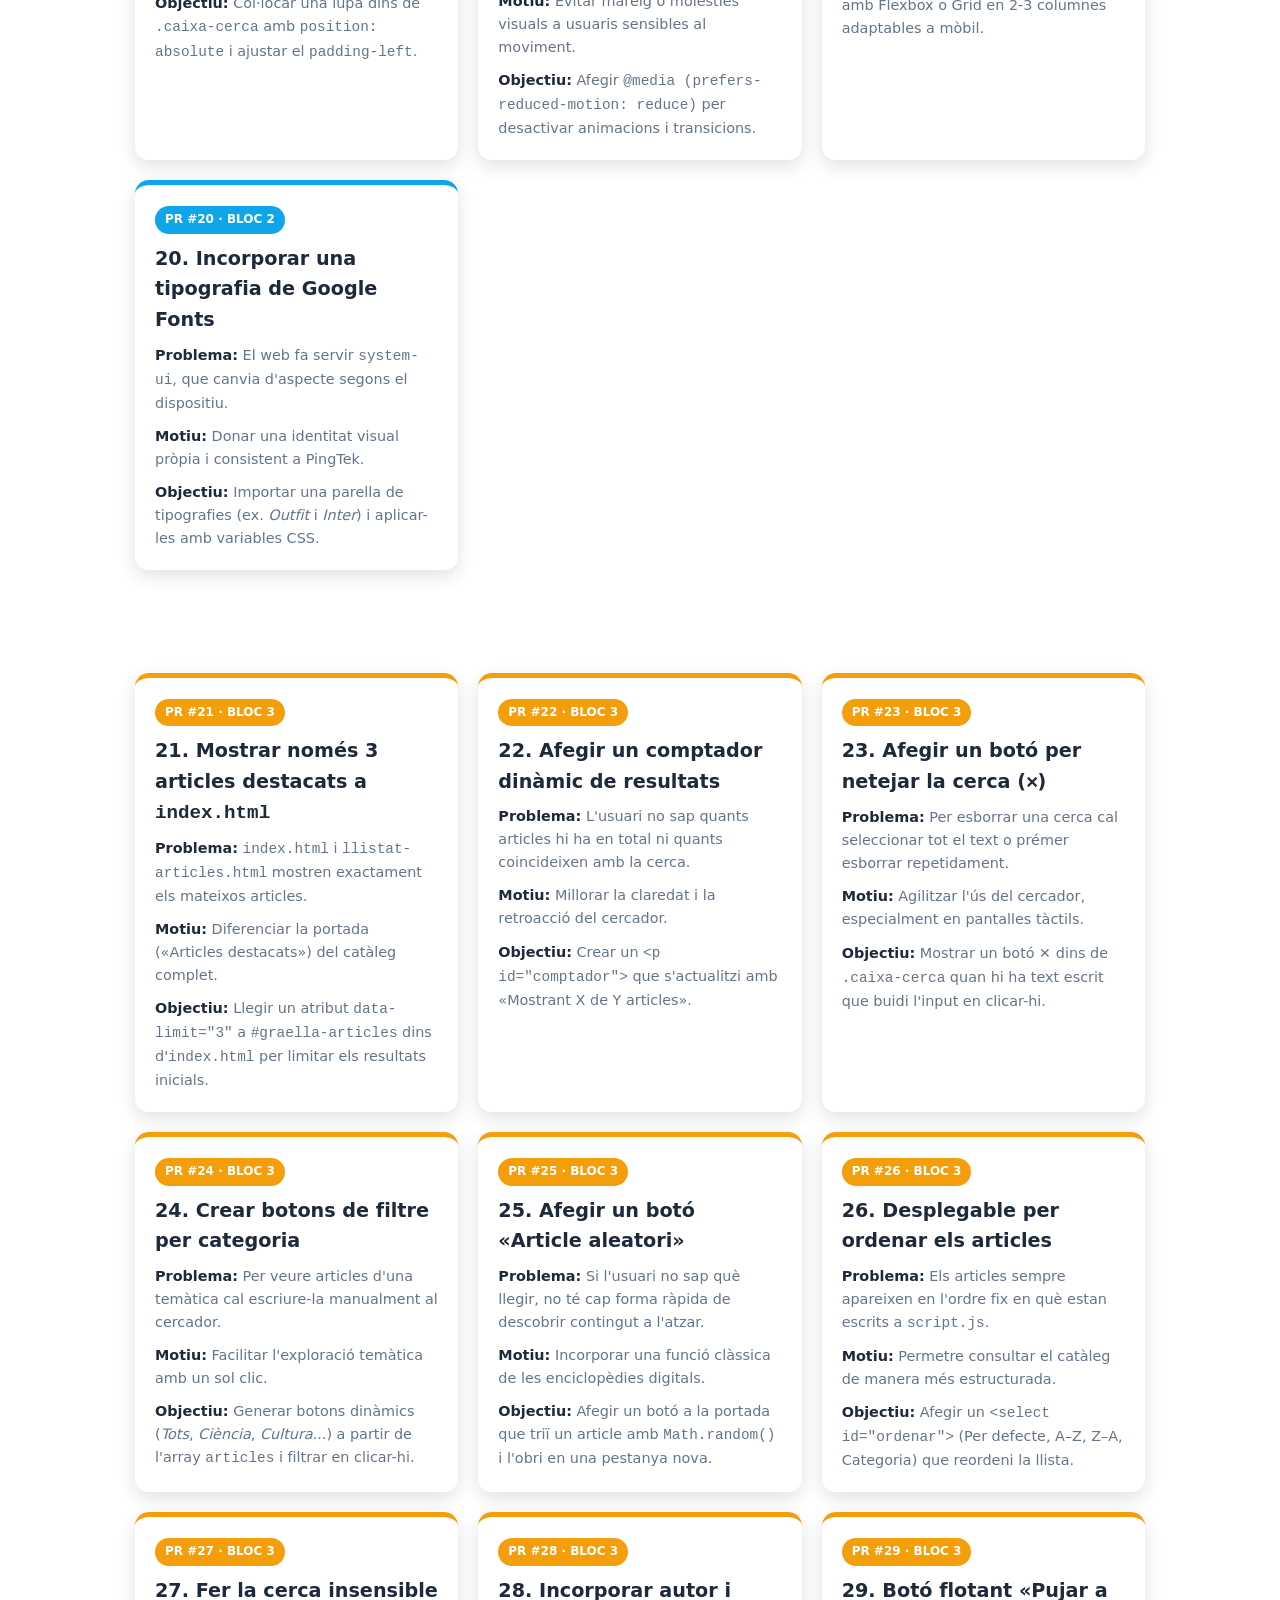
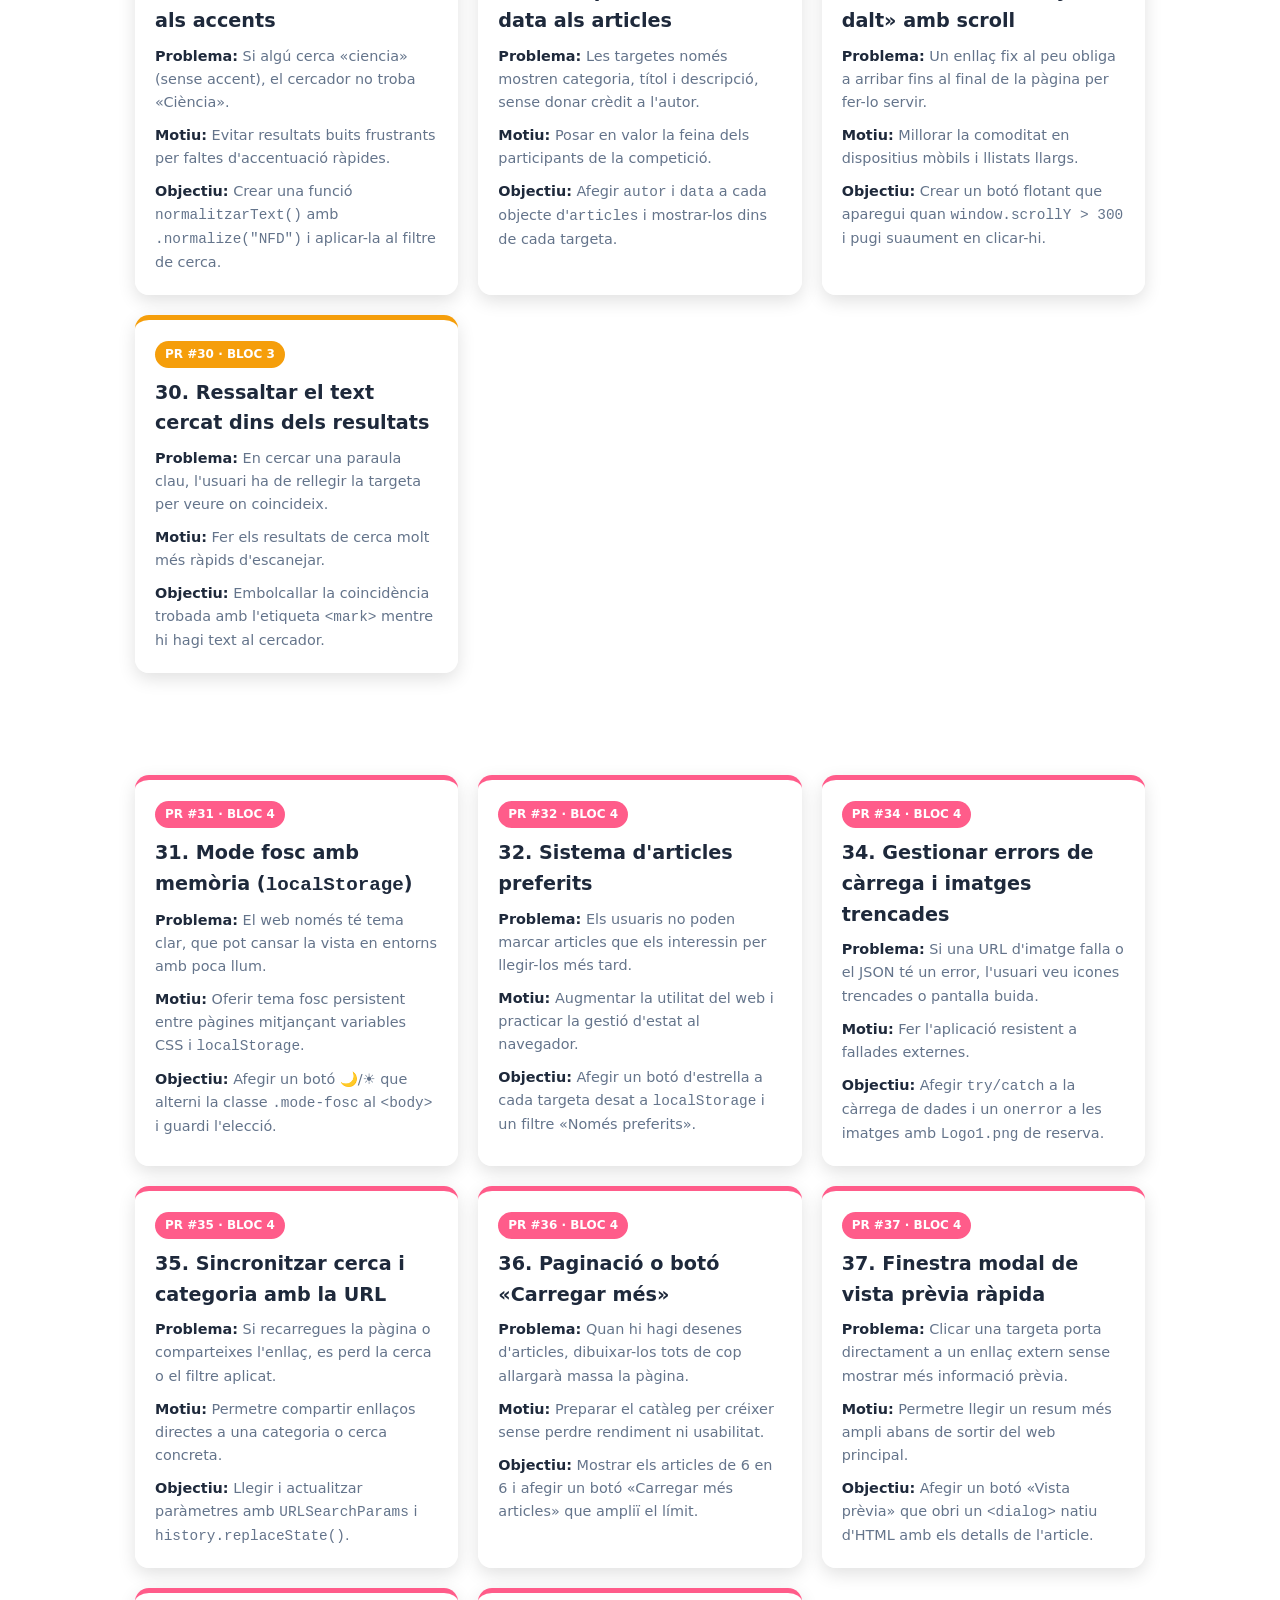
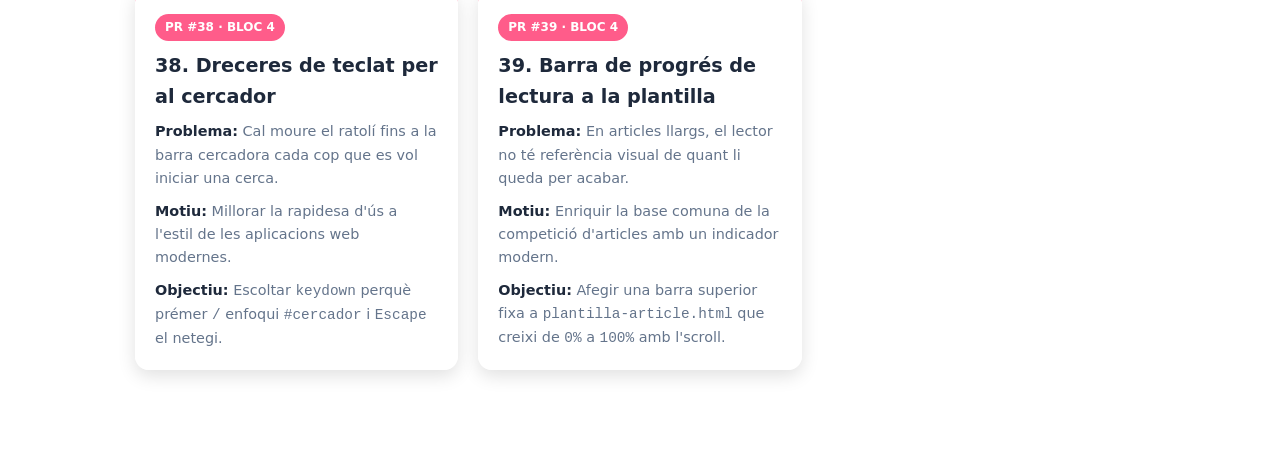
==== commit 5de780b5: "Update llistat_millores.html" ====
--- a/llistat_millores.html
+++ b/llistat_millores.html
@@ -135,6 +135,16 @@
         </div>
       </article>
 
+      <article class="targeta" style="border-top-color: #10b981;">
+        <div>
+          <span class="etiqueta" style="background-color: #10b981;">PR #extra · Bloc 1</span>
+          <h3>Extra. Arreglar enllaços trencats</h3>
+          <p><strong>Problema:</strong> El web de milora té alguns enllaços de la barra de navegació que no funcionen</p>
+          <p><strong>Motiu:</strong>Canvi de nom dels fitxers</p>
+          <p><strong>Objectiu:</strong>Modificar els enllaços a les pàgines web correctes.</p>
+        </div>
+      </article>
+
     </div>
 
     <!-- BLOC 2 -->
@@ -442,4 +452,4 @@
   </footer>
 
 </body>
-</html>+</html>
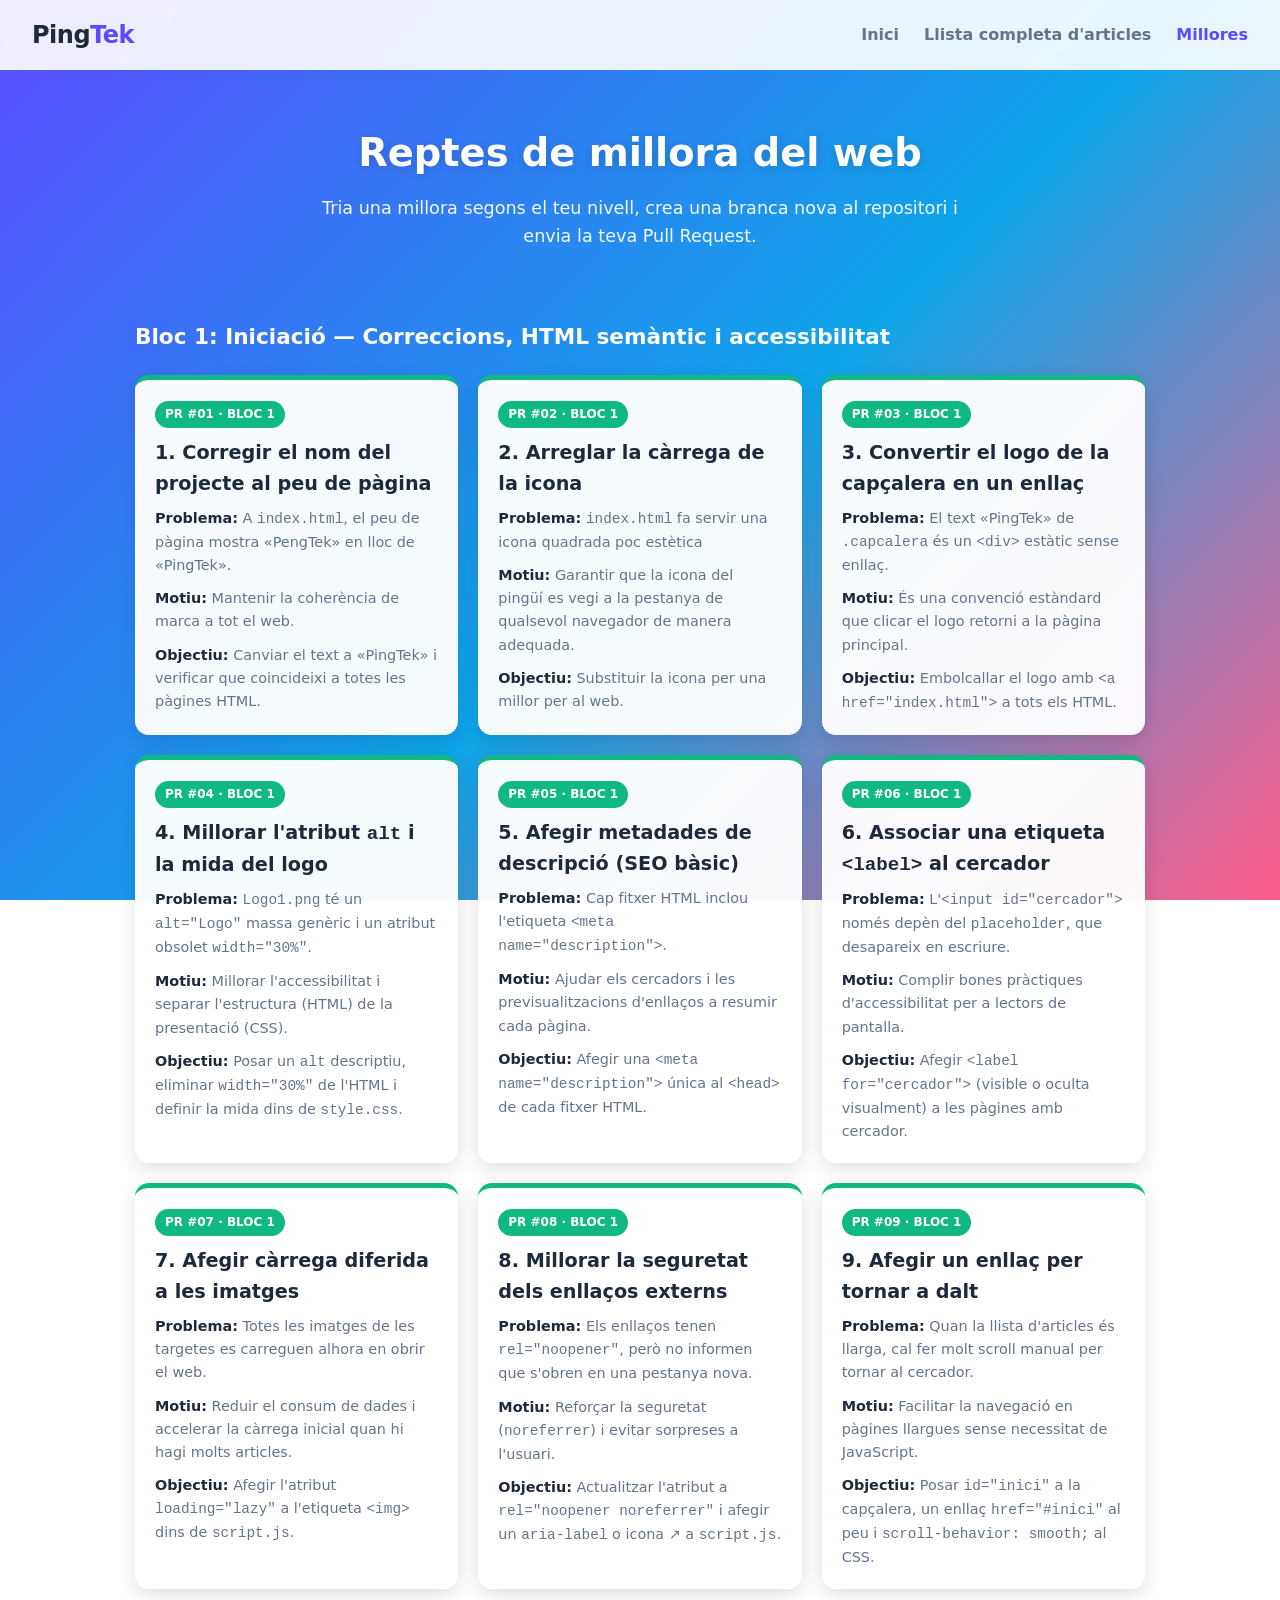
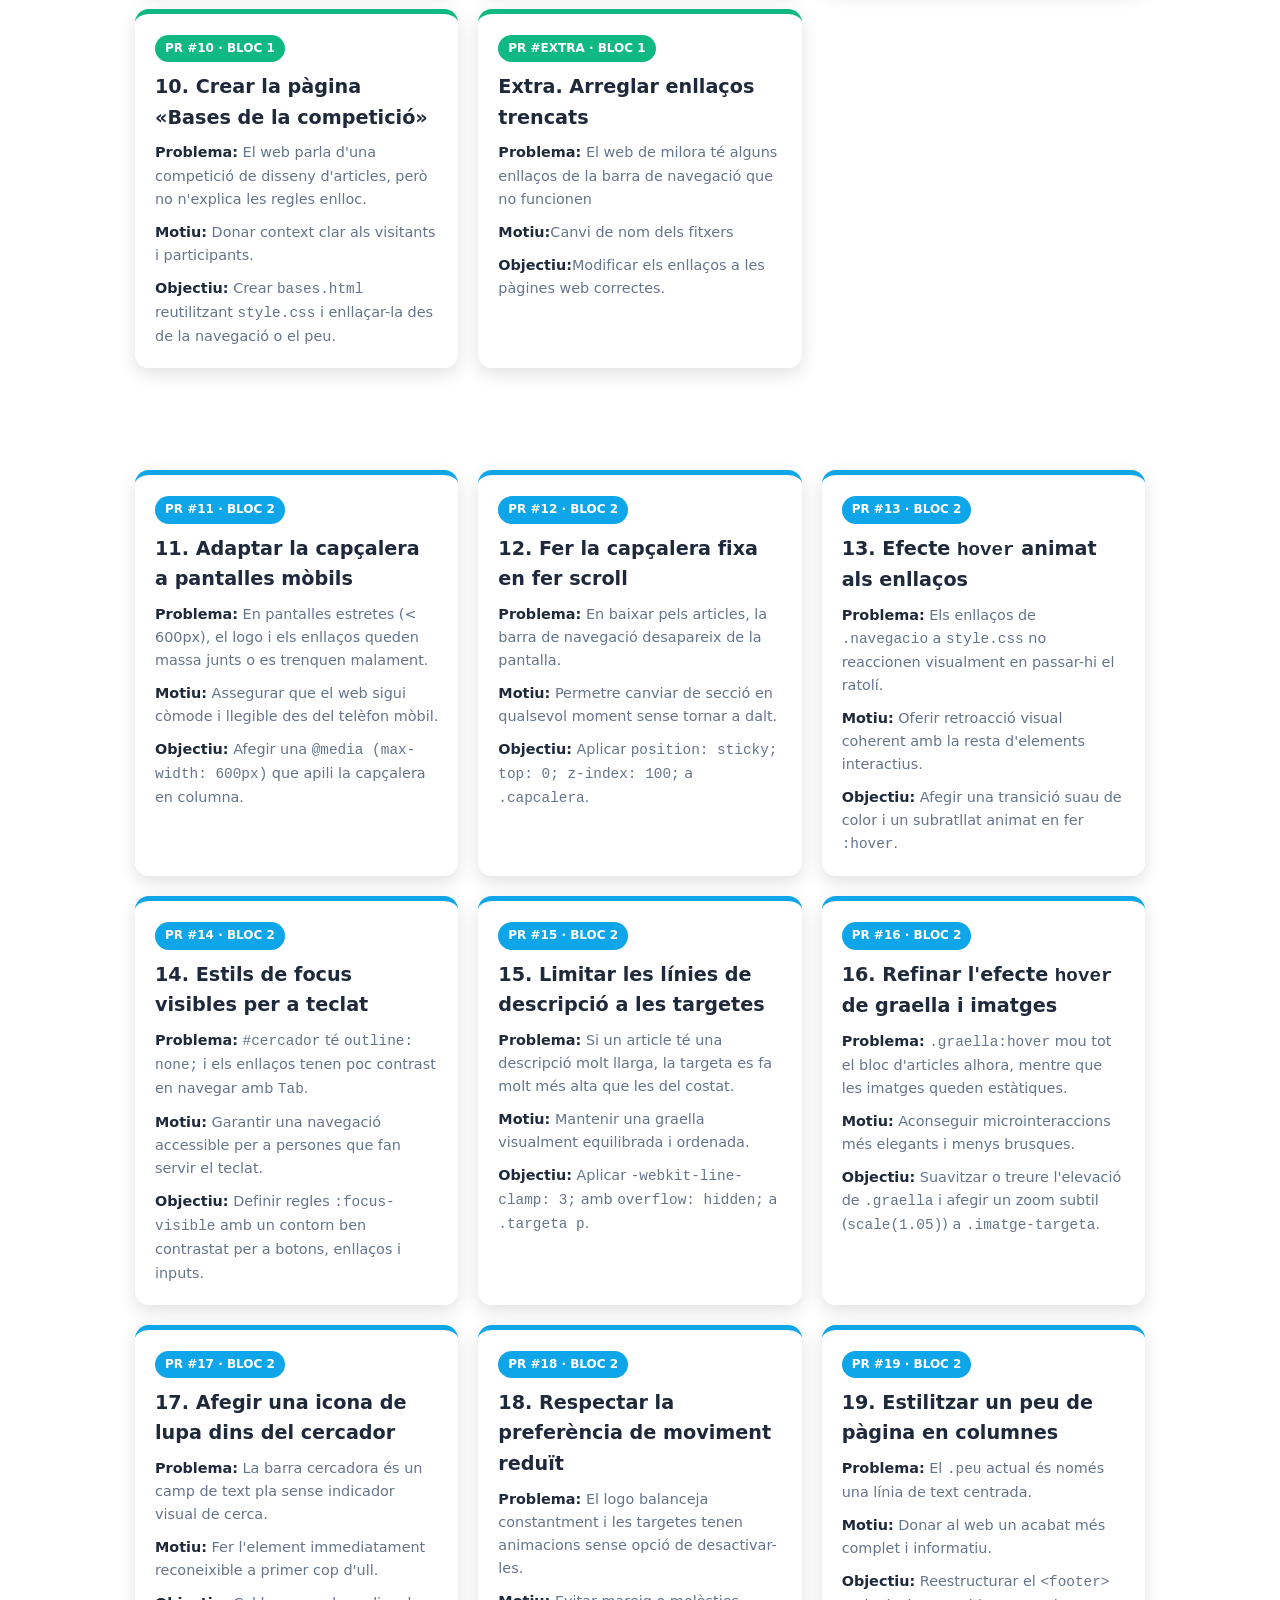
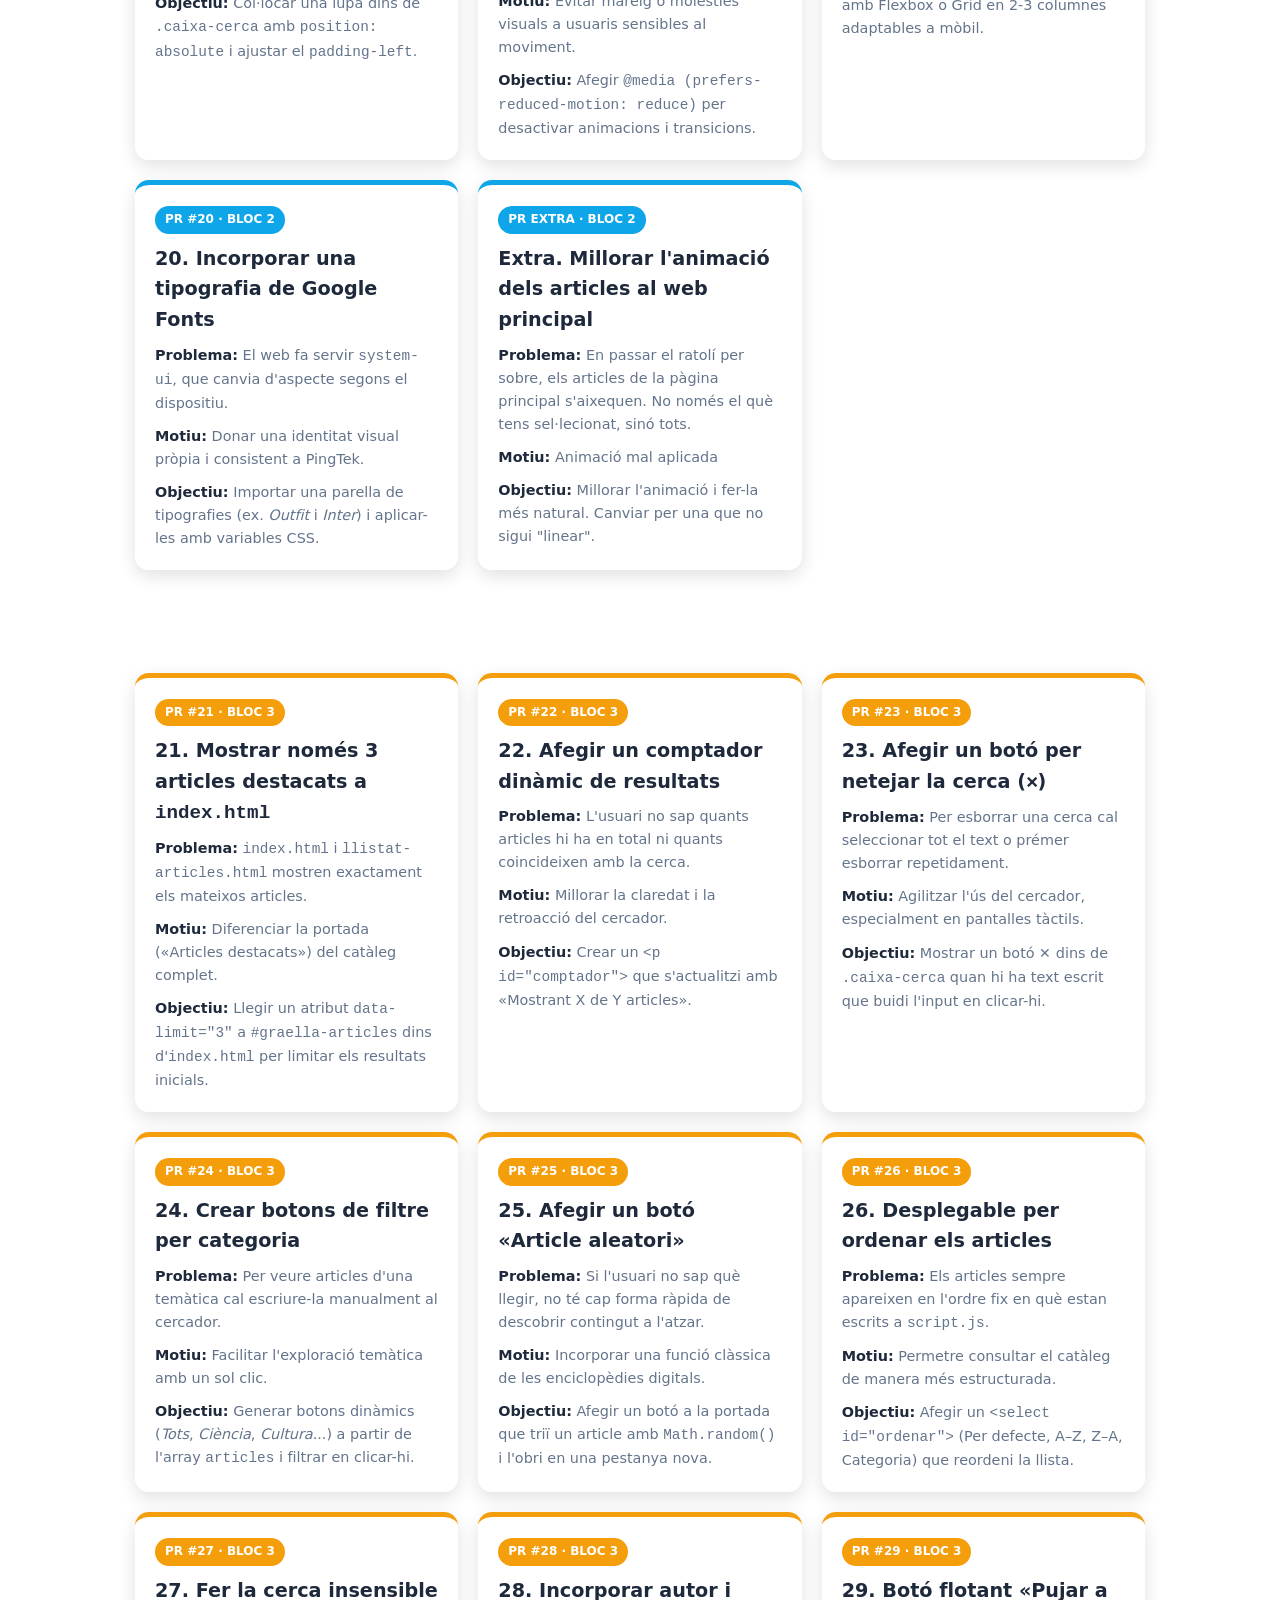
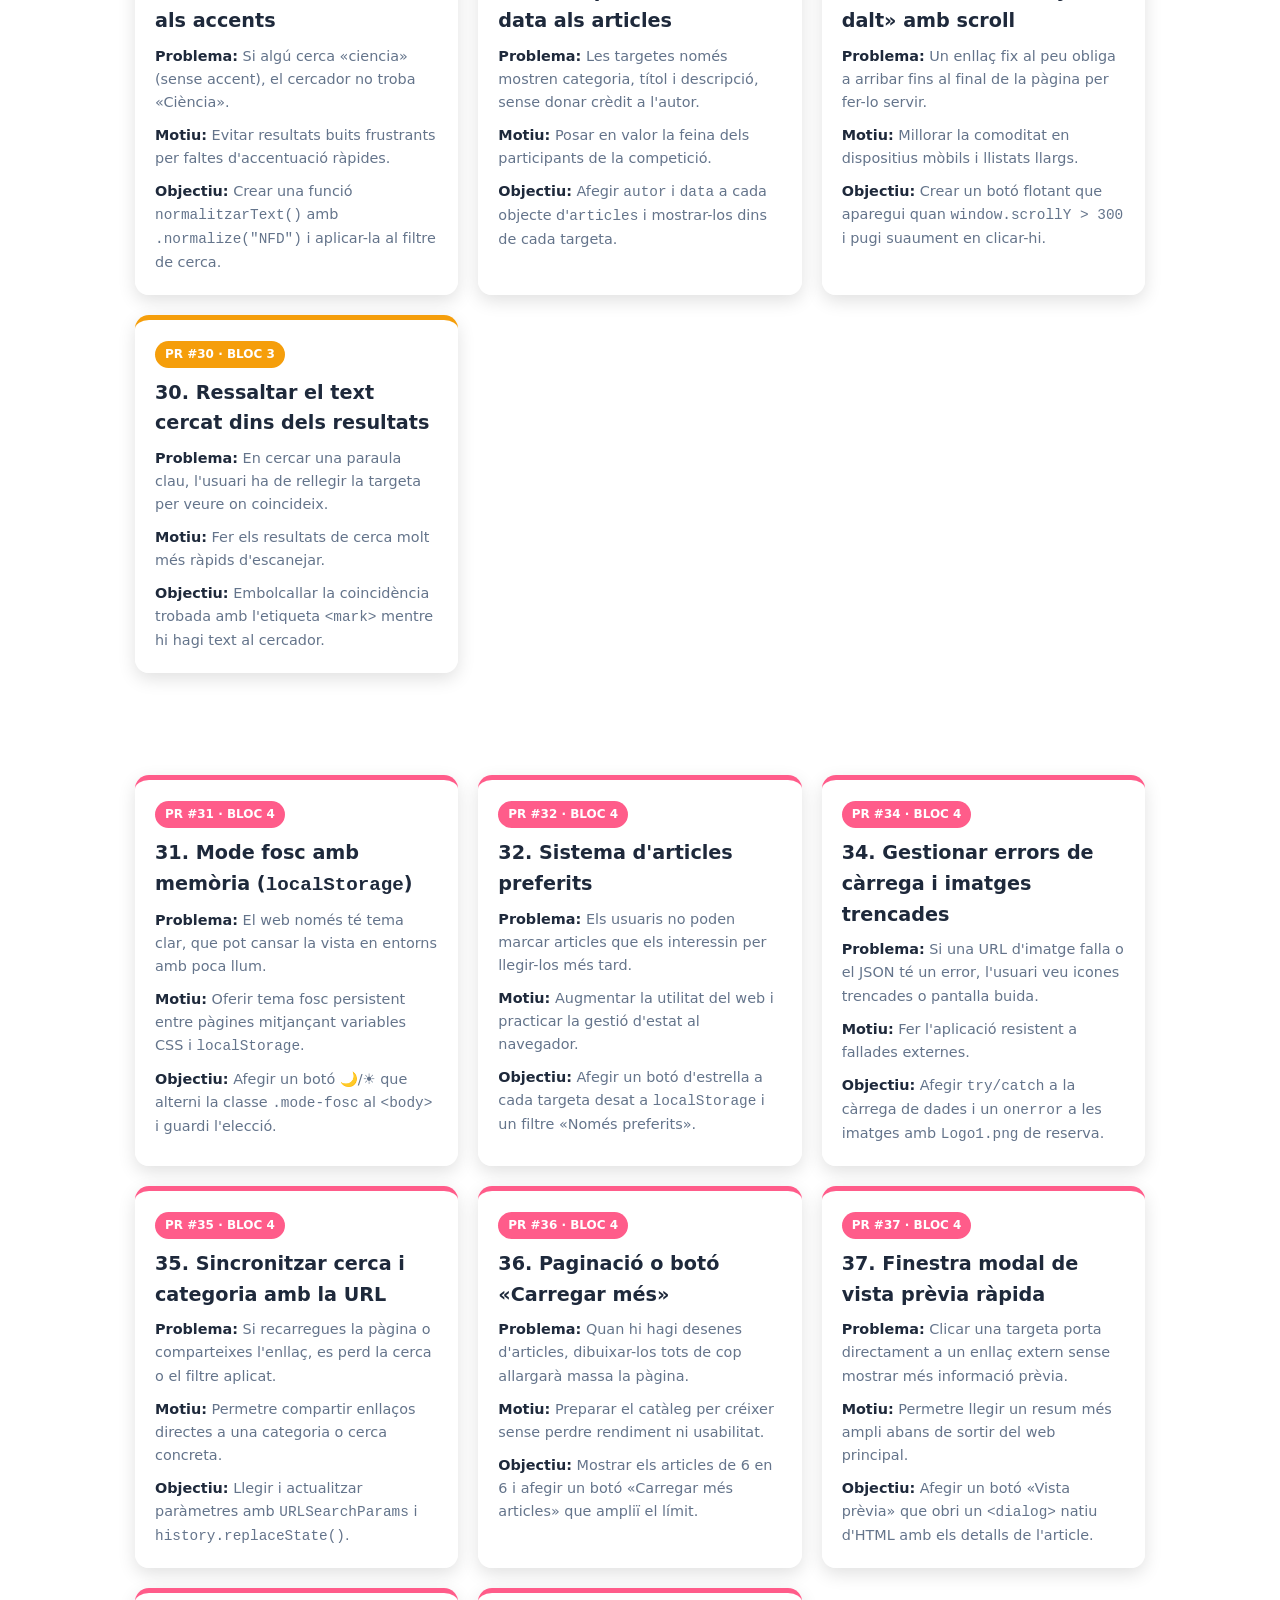
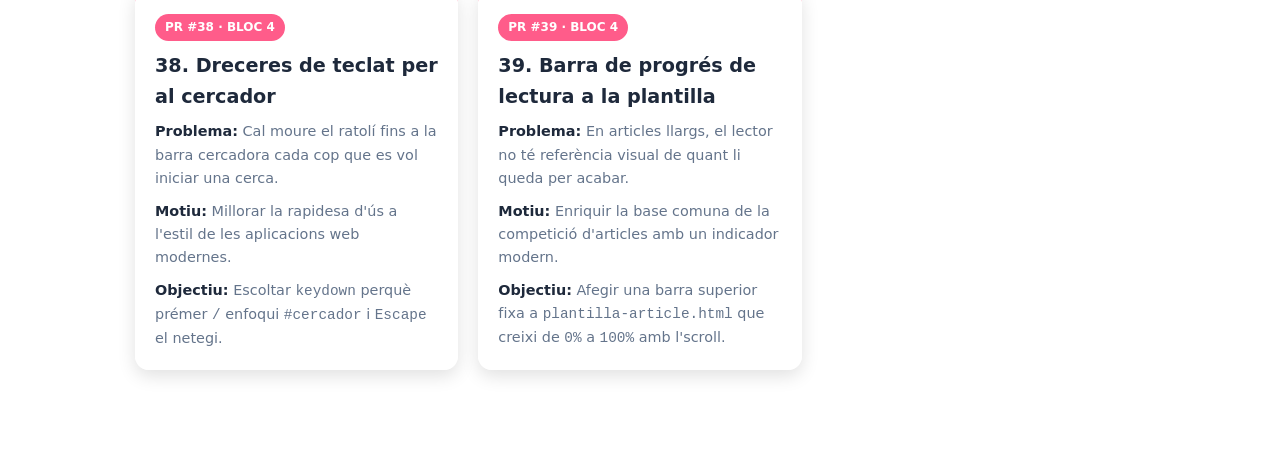
==== commit e39097ba: "Update llistat_millores.html" ====
--- a/llistat_millores.html
+++ b/llistat_millores.html
@@ -251,6 +251,16 @@
         </div>
       </article>
 
+      <article class="targeta" style="border-top-color: #0ea5e9;">
+        <div>
+          <span class="etiqueta" style="background-color: #0ea5e9;">PR extra · Bloc 2</span>
+          <h3>Extra. Millorar l'animació dels articles al web principal</h3>
+          <p><strong>Problema:</strong> En passar el ratolí per sobre, els articles de la pàgina principal s'aixequen. No només el què tens sel·lecionat, sinó tots.</p>
+          <p><strong>Motiu:</strong> Animació mal aplicada</p>
+          <p><strong>Objectiu:</strong> Millorar l'animació i fer-la més natural. Canviar per una que no sigui "linear".</p>
+        </div>
+      </article>
+
     </div>
 
     <!-- BLOC 3 -->
